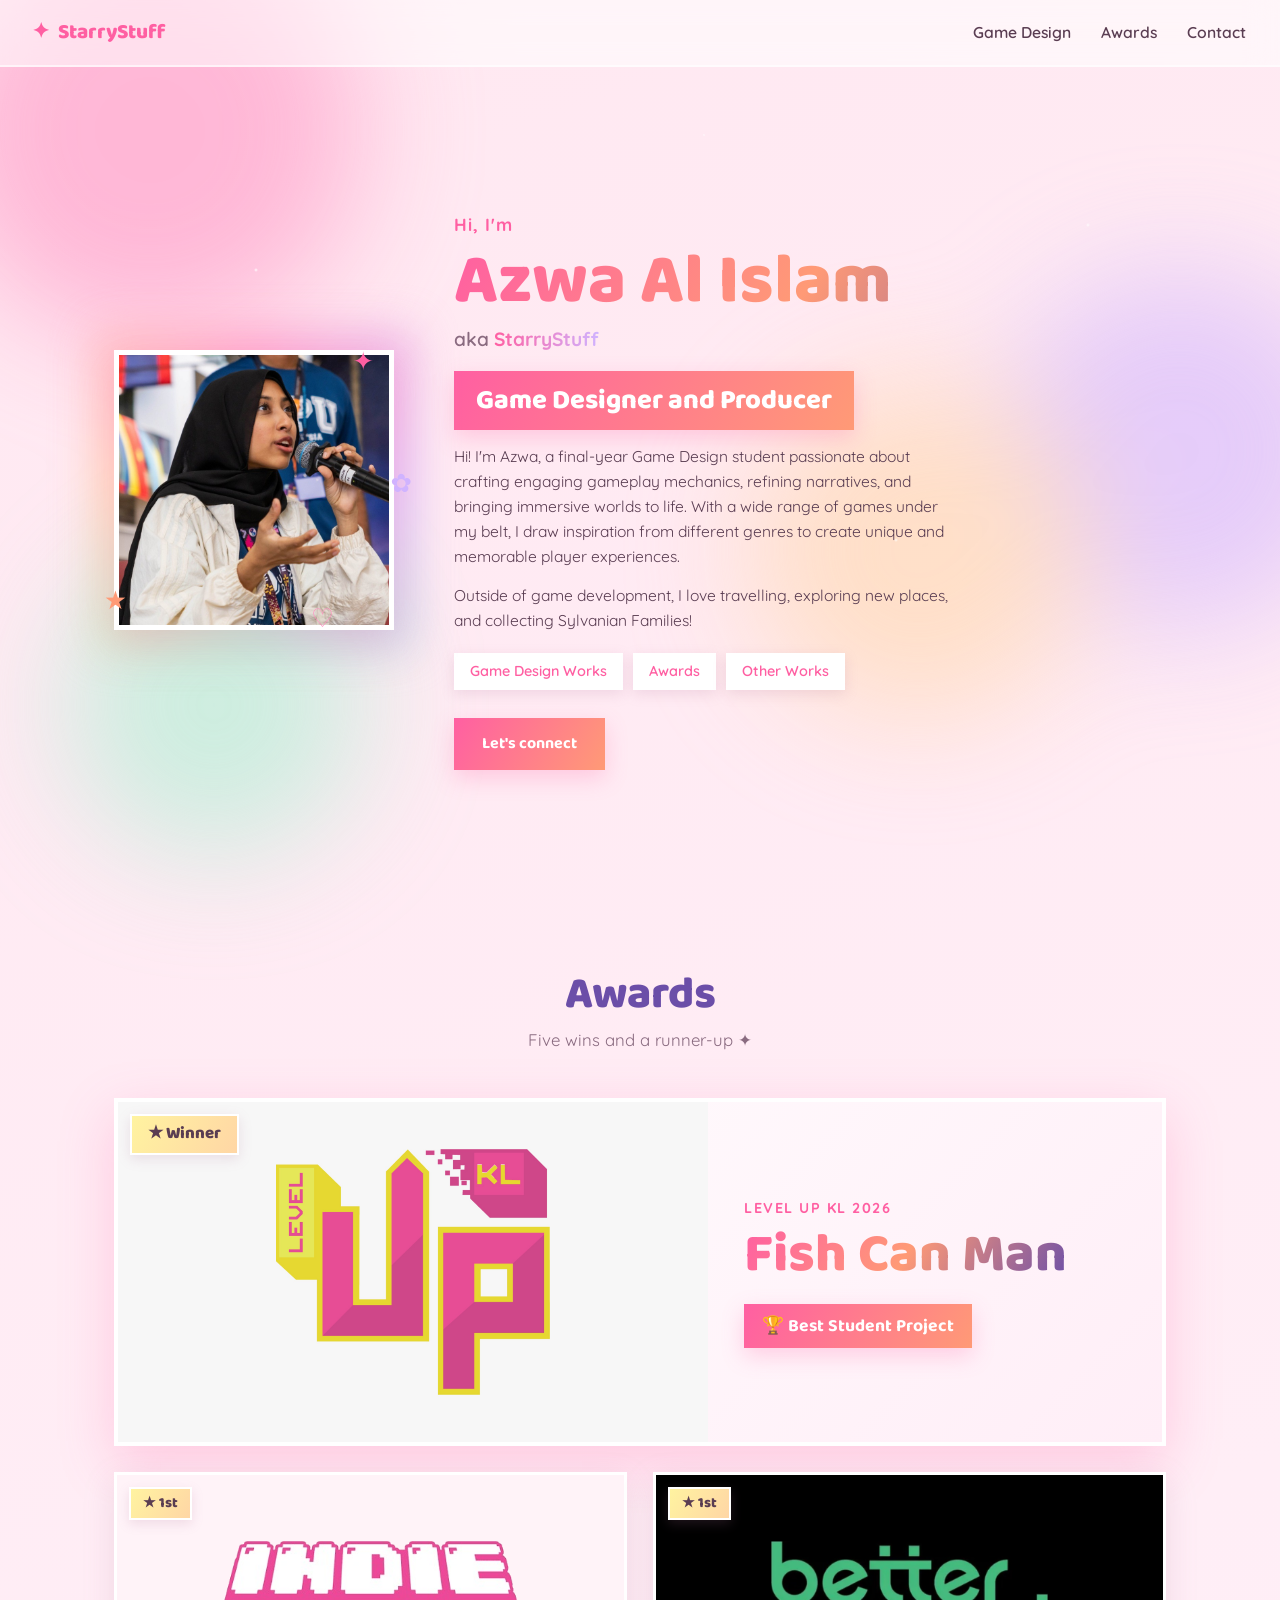
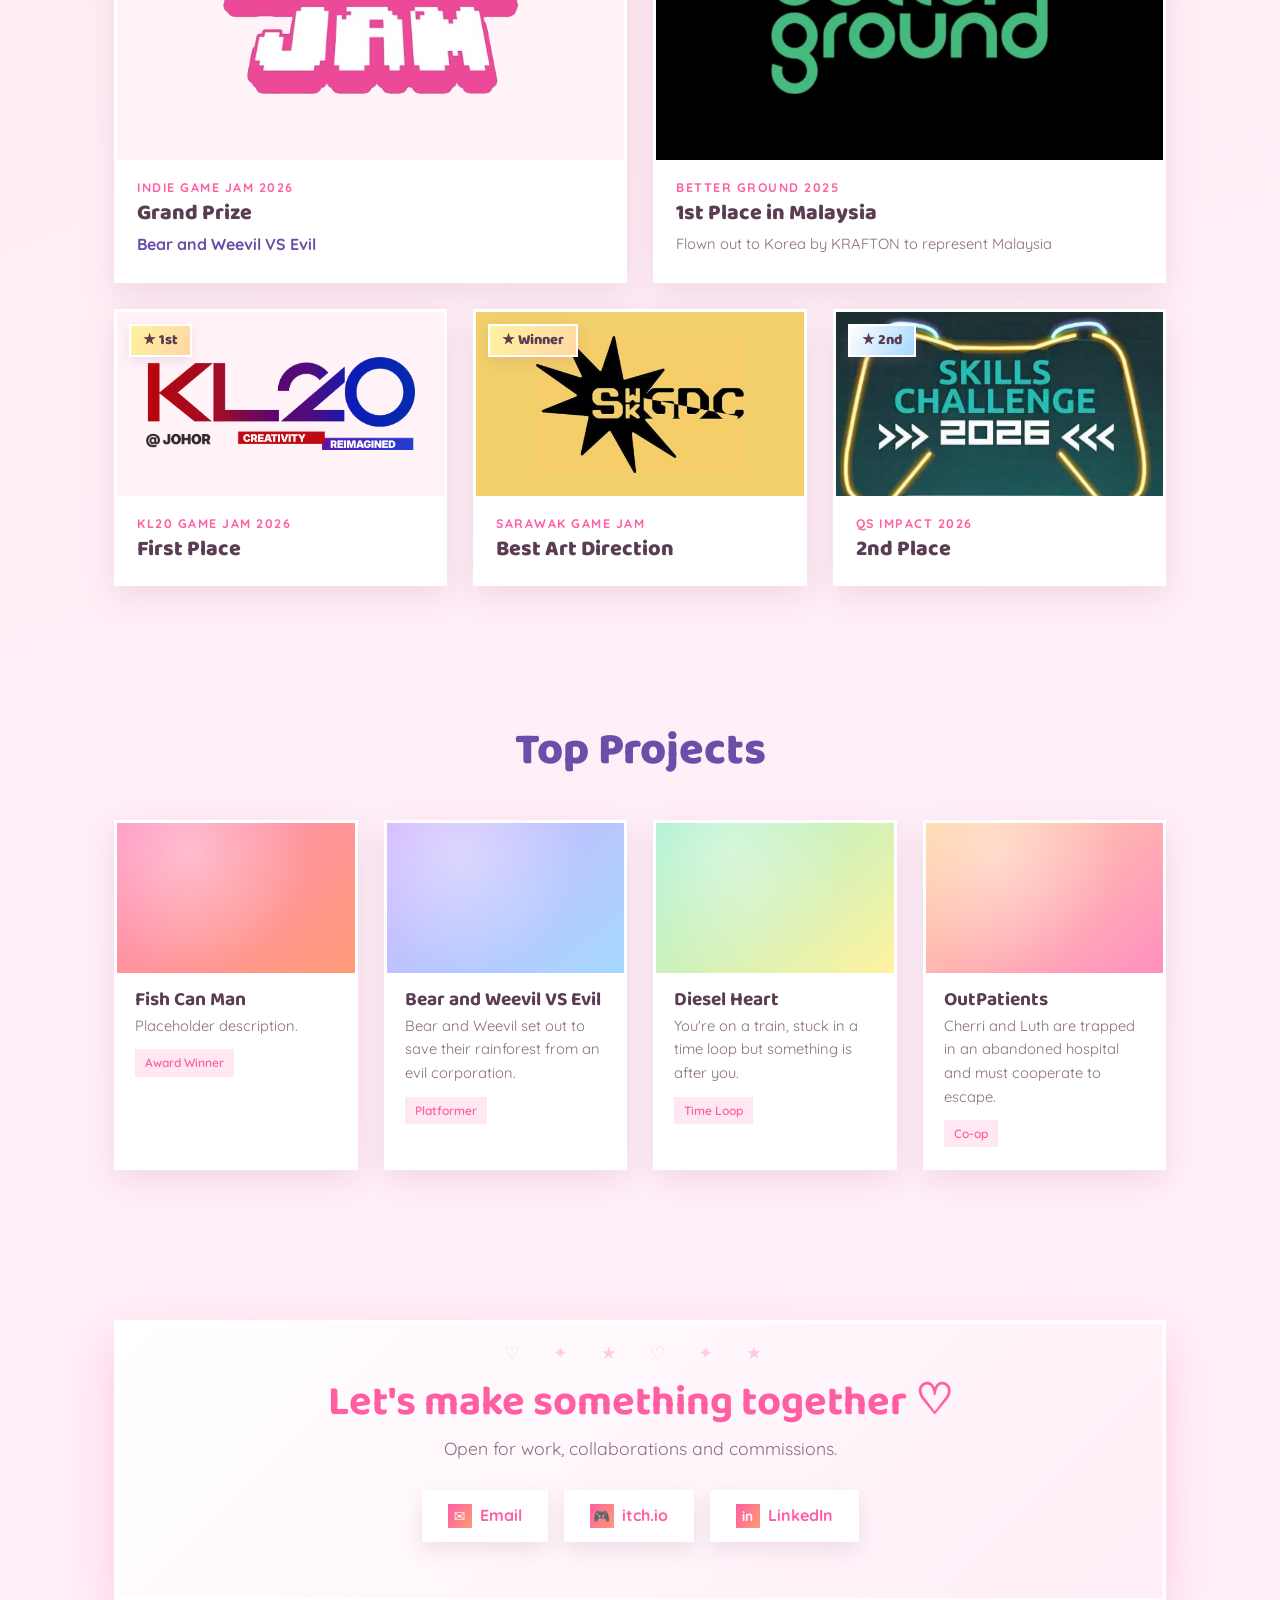
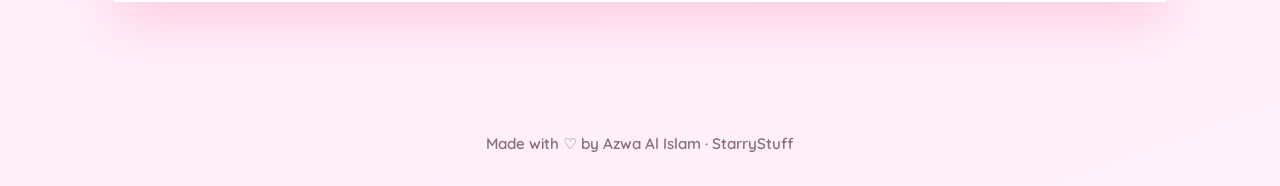
==== index.html @ e396f480 "Update index.html" ====
<!DOCTYPE html>
<html lang="en">
<head>
  <meta charset="UTF-8" />
  <meta name="viewport" content="width=device-width, initial-scale=1.0" />
  <title>Azwa Al Islam · StarryStuff</title>
  <link rel="preconnect" href="https://fonts.googleapis.com" />
  <link rel="preconnect" href="https://fonts.gstatic.com" crossorigin />
  <link href="https://fonts.googleapis.com/css2?family=Baloo+2:wght@500;600;700;800&family=Quicksand:wght@400;500;600;700&display=swap" rel="stylesheet" />
  <link rel="stylesheet" href="style.css" />
</head>
<body>
  <div class="bg-blobs" aria-hidden="true">
    <span class="blob blob-1"></span>
    <span class="blob blob-2"></span>
    <span class="blob blob-3"></span>
    <span class="blob blob-4"></span>
  </div>

  <div class="stars" aria-hidden="true"></div>

  <header class="nav" id="nav">
    <a href="#top" class="nav-logo">
      <span class="logo-star">✦</span>
      <span class="logo-text">StarryStuff</span>
    </a>
    <nav class="nav-links">
      <a href="#projects">Game Design</a>
      <a href="#awards">Awards</a>
      <a href="#contact">Contact</a>
    </nav>
    <button class="nav-toggle" id="navToggle" aria-label="Toggle menu">
      <span></span><span></span><span></span>
    </button>
  </header>

  <main id="top">
    <section class="hero reveal">
      <div class="hero-art">
        <div class="avatar-frame">
          <div class="avatar-glow"></div>
          <div class="avatar">
            <img src="assets/pfp.png" alt="Azwa Al Islam" class="avatar-img" />
          </div>
          <span class="float-deco deco-1">✦</span>
          <span class="float-deco deco-2">★</span>
          <span class="float-deco deco-3">✿</span>
          <span class="float-deco deco-4">♡</span>
        </div>
      </div>
      <div class="hero-text">
        <p class="hero-eyebrow">Hi, I'm</p>
        <h1 class="hero-title">Azwa Al Islam</h1>
        <p class="hero-sub">aka <span class="grad-text">StarryStuff</span></p>
        <p class="hero-role">Game Designer and Producer</p>
        <p class="hero-desc">Hi! I'm Azwa, a final-year Game Design student passionate about crafting engaging gameplay mechanics, refining narratives, and bringing immersive worlds to life. With a wide range of games under my belt, I draw inspiration from different genres to create unique and memorable player experiences.</p>
        <p class="hero-desc">Outside of game development, I love travelling, exploring new places, and collecting Sylvanian Families!</p>
        <div class="hero-tags">
          <a href="game-design-works.html" class="pill">Game Design Works</a>
          <span class="pill">Awards</span>
          <span class="pill">Other Works</span>
        </div>
        <div class="hero-cta">
          <a href="#contact" class="btn btn-primary">Let's connect</a>
        </div>
      </div>
    </section>

    <section class="section reveal" id="awards">
      <div class="section-head">
        <h2 class="section-title">Awards</h2>
        <p class="section-desc">Five wins and a runner-up ✦</p>
      </div>

      <article class="card award-feature">
        <div class="award-media has-logo" style="--logo-bg: #f7f7f7">
          <span class="award-rank">★ Winner</span>
          <img class="award-logo" src="assets/awards/level-up-kl.png" alt="Level Up KL logo" />
        </div>
        <div class="award-body">
          <p class="award-event">Level Up KL 2026</p>
          <h3>Fish Can Man</h3>
          <span class="award-prize">🏆 Best Student Project</span>
        </div>
      </article>

      <div class="grid grid-awards-2">
        <article class="card award-card tilt">
          <div class="award-media has-logo" style="--logo-bg: #fff3f8">
            <span class="award-rank">★ 1st</span>
            <img class="award-logo" src="assets/awards/indie-jam.png" alt="Indie Jam logo" />
          </div>
          <div class="award-body">
            <p class="award-event">Indie Game Jam 2026</p>
            <h3>Grand Prize</h3>
            <p class="award-project">Bear and Weevil VS Evil</p>
          </div>
        </article>
        <article class="card award-card tilt">
          <div class="award-media has-logo" style="--logo-bg: #000000">
            <span class="award-rank">★ 1st</span>
            <img class="award-logo" src="assets/awards/better-ground.png" alt="Better Ground logo" />
          </div>
          <div class="award-body">
            <p class="award-event">Better Ground 2025</p>
            <h3>1st Place in Malaysia</h3>
            <p class="award-note">Flown out to Korea by KRAFTON to represent Malaysia</p>
          </div>
        </article>
      </div>

      <div class="grid grid-awards-3">
        <article class="card award-card tilt">
          <div class="award-media has-logo" style="--logo-bg: #fff3f8; --logo-pad: 12% 9%">
            <span class="award-rank">★ 1st</span>
            <img class="award-logo" src="assets/awards/kl20.png" alt="KL20 @ Johor logo" />
          </div>
          <div class="award-body">
            <p class="award-event">KL20 Game Jam 2026</p>
            <h3>First Place</h3>
          </div>
        </article>
        <article class="card award-card tilt">
          <div class="award-media has-logo" style="--logo-bg: #f1cf6a; --logo-pad: 7% 10%">
            <span class="award-rank">★ Winner</span>
            <img class="award-logo" src="assets/awards/sarawak-gdc.png" alt="Sarawak Game Developers Community logo" />
          </div>
          <div class="award-body">
            <p class="award-event">Sarawak Game Jam</p>
            <h3>Best Art Direction</h3>
          </div>
        </article>
        <article class="card award-card tilt">
          <div class="award-media">
            <span class="award-rank rank-2">★ 2nd</span>
            <img src="assets/awards/skills-challenge-2026.jpg" alt="Skills Challenge 2026 poster" />
          </div>
          <div class="award-body">
            <p class="award-event">QS Impact 2026</p>
            <h3>2nd Place</h3>
          </div>
        </article>
      </div>
    </section>

    <section class="section reveal" id="projects">
      <div class="section-head">
        <h2 class="section-title">Top Projects</h2>
      </div>
      <div class="grid grid-art">
        <a class="card card-game tilt" href="https://starrystuff.itch.io/fish-can-man" target="_blank" rel="noopener"><div class="card-thumb thumb-a"><span class="play-badge">▶ Play</span></div><div class="card-body"><h3>Fish Can Man</h3><p>Placeholder description.</p><div class="card-tags"><span>Award Winner</span></div></div></a>
        <a class="card card-game tilt" href="https://starrystuff.itch.io/bear-and-weevil-vs-evil" target="_blank" rel="noopener"><div class="card-thumb thumb-b"><span class="play-badge">▶ Play</span></div><div class="card-body"><h3>Bear and Weevil VS Evil</h3><p>Bear and Weevil set out to save their rainforest from an evil corporation.</p><div class="card-tags"><span>Platformer</span></div></div></a>
        <a class="card card-game tilt" href="https://starrystuff.itch.io/diesel-heart" target="_blank" rel="noopener"><div class="card-thumb thumb-c"><span class="play-badge">▶ Play</span></div><div class="card-body"><h3>Diesel Heart</h3><p>You're on a train, stuck in a time loop but something is after you.</p><div class="card-tags"><span>Time Loop</span></div></div></a>
        <a class="card card-game tilt" href="https://starrystuff.itch.io/outpatients" target="_blank" rel="noopener"><div class="card-thumb thumb-d"><span class="play-badge">▶ Play</span></div><div class="card-body"><h3>OutPatients</h3><p>Cherri and Luth are trapped in an abandoned hospital and must cooperate to escape.</p><div class="card-tags"><span>Co-op</span></div></div></a>
      </div>
    </section>

    <section class="section section-contact reveal" id="contact">
      <div class="contact-card">
        <h2 class="contact-title">Let's make something together ♡</h2>
        <p class="contact-desc">Open for work, collaborations and commissions.</p>
        <div class="contact-links">
          <a href="https://mail.google.com/mail/?view=cm&fs=1&to=islam.azwa@gmail.com&su=Hello%20Azwa" target="_blank" rel="noopener" class="contact-btn"><span class="cb-icon">✉</span> Email</a>
          <a href="https://starrystuff.itch.io/" target="_blank" rel="noopener" class="contact-btn"><span class="cb-icon">🎮</span> itch.io</a>
          <a href="https://www.linkedin.com/in/azwa-al-islam/" target="_blank" rel="noopener" class="contact-btn"><span class="cb-icon">in</span> LinkedIn</a>
        </div>
      </div>
    </section>
  </main>

  <footer class="footer">
    <p>Made with ♡ by Azwa Al Islam · StarryStuff</p>
  </footer>

  <script src="script.js"></script>
</body>
</html>
---- style.css ----
:root {
  --pink-bg: #ffe8f1;
  --pink-bg-2: #ffeef6;
  --pink: #ff8fc0;
  --pink-deep: #ff5fa2;
  --coral: #ff9a76;
  --peach: #ffd6a5;
  --lemon: #fff3a0;
  --mint: #a5f0d0;
  --sky: #a5d8ff;
  --lav: #d0b3ff;
  --grape: #6b4ea8;
  --ink: #5a3d52;
  --ink-soft: #8a6b80;
  --card: #ffffff;
  --shadow-pink: rgba(255, 95, 162, 0.25);
  --shadow-soft: rgba(170, 110, 150, 0.18);
  --radius: 0px;
  --radius-sm: 0px;
  --ease: cubic-bezier(0.22, 1, 0.36, 1);
}

* { margin: 0; padding: 0; box-sizing: border-box; }

html { scroll-behavior: smooth; }

body {
  font-family: "Quicksand", system-ui, sans-serif;
  background: linear-gradient(160deg, var(--pink-bg) 0%, var(--pink-bg-2) 50%, #fff0fa 100%);
  color: var(--ink);
  min-height: 100vh;
  overflow-x: hidden;
  position: relative;
  line-height: 1.6;
}

h1, h2, h3 { font-family: "Baloo 2", cursive; line-height: 1.1; }

a { text-decoration: none; color: inherit; }

.bg-blobs {
  position: fixed;
  inset: 0;
  z-index: -2;
  pointer-events: none;
  filter: blur(60px);
  opacity: 0.55;
}

.blob {
  position: absolute;
  border-radius: 50%;
  animation: drift 18s ease-in-out infinite;
}

.blob-1 { width: 420px; height: 420px; background: var(--pink); top: -80px; left: -60px; }
.blob-2 { width: 360px; height: 360px; background: var(--lav); top: 30%; right: -80px; animation-delay: -4s; }
.blob-3 { width: 300px; height: 300px; background: var(--mint); bottom: 5%; left: 5%; animation-delay: -8s; }
.blob-4 { width: 340px; height: 340px; background: var(--peach); bottom: 20%; right: 15%; animation-delay: -12s; }

@keyframes drift {
  0%, 100% { transform: translate(0, 0) scale(1); }
  33% { transform: translate(40px, -30px) scale(1.1); }
  66% { transform: translate(-30px, 40px) scale(0.95); }
}

.stars {
  position: fixed;
  inset: 0;
  z-index: -1;
  pointer-events: none;
  background-image:
    radial-gradient(2px 2px at 20% 30%, rgba(255,255,255,0.9), transparent),
    radial-gradient(2px 2px at 70% 60%, rgba(255,255,255,0.8), transparent),
    radial-gradient(1.5px 1.5px at 40% 80%, rgba(255,255,255,0.7), transparent),
    radial-gradient(2px 2px at 85% 25%, rgba(255,255,255,0.8), transparent),
    radial-gradient(1.5px 1.5px at 55% 15%, rgba(255,255,255,0.7), transparent);
  animation: twinkle 5s ease-in-out infinite;
}

@keyframes twinkle {
  0%, 100% { opacity: 0.4; }
  50% { opacity: 0.9; }
}

.nav {
  position: fixed;
  top: 0; left: 0; right: 0;
  z-index: 100;
  display: flex;
  align-items: center;
  justify-content: space-between;
  padding: 16px 32px;
  background: rgba(255, 255, 255, 0.55);
  backdrop-filter: blur(14px);
  -webkit-backdrop-filter: blur(14px);
  border-bottom: 2px solid rgba(255, 255, 255, 0.6);
  transition: padding 0.4s var(--ease), background 0.4s var(--ease), box-shadow 0.4s var(--ease);
}

.nav.scrolled {
  padding: 10px 32px;
  background: rgba(255, 255, 255, 0.8);
  box-shadow: 0 6px 30px var(--shadow-soft);
}

.nav-logo {
  display: flex;
  align-items: center;
  gap: 8px;
  font-family: "Baloo 2", cursive;
  font-weight: 800;
  font-size: 1.3rem;
  color: var(--pink-deep);
}

.logo-star { animation: spin 6s linear infinite; display: inline-block; }
@keyframes spin { to { transform: rotate(360deg); } }

.nav-links { display: flex; gap: 26px; }

.nav-links a {
  font-weight: 600;
  font-size: 0.98rem;
  color: var(--ink);
  position: relative;
  padding: 4px 2px;
  transition: color 0.25s var(--ease);
}

.nav-links a::after {
  content: "";
  position: absolute;
  left: 0; bottom: -2px;
  width: 0; height: 3px;
  background: linear-gradient(90deg, var(--pink-deep), var(--coral));
  transition: width 0.3s var(--ease);
}

.nav-links a:hover { color: var(--pink-deep); }
.nav-links a:hover::after { width: 100%; }

.nav-toggle {
  display: none;
  flex-direction: column;
  gap: 5px;
  background: none;
  border: none;
  cursor: pointer;
  padding: 6px;
}

.nav-toggle span {
  width: 26px; height: 3px;
  background: var(--pink-deep);
  transition: 0.3s var(--ease);
}

main { max-width: 1100px; margin: 0 auto; padding: 0 24px; }

.hero {
  display: flex;
  align-items: center;
  gap: 60px;
  min-height: 100vh;
  padding-top: 80px;
}

.hero-art { flex: 0 0 auto; }

.avatar-frame { position: relative; width: 280px; height: 280px; }

.avatar-glow {
  position: absolute;
  inset: -20px;
  background: conic-gradient(from 0deg, var(--pink), var(--lav), var(--mint), var(--peach), var(--pink));
  filter: blur(22px);
  opacity: 0.7;
  animation: spin 12s linear infinite;
}

.avatar {
  position: absolute;
  inset: 0;
  background: linear-gradient(150deg, #fff, #ffe3f0);
  display: flex;
  align-items: center;
  justify-content: center;
  border: 5px solid #fff;
  box-shadow: 0 16px 40px var(--shadow-pink);
  animation: bob 4s ease-in-out infinite;
  overflow: hidden;
}

.avatar-img {
  width: 100%;
  height: 100%;
  object-fit: contain;
  display: block;
}

@keyframes bob {
  0%, 100% { transform: translateY(0); }
  50% { transform: translateY(-12px); }
}

.float-deco {
  position: absolute;
  font-size: 1.6rem;
  animation: float-d 5s ease-in-out infinite;
}
.deco-1 { top: -10px; right: 20px; color: var(--pink-deep); }
.deco-2 { bottom: 10px; left: -10px; color: var(--coral); animation-delay: -1s; }
.deco-3 { top: 40%; right: -18px; color: var(--lav); animation-delay: -2s; }
.deco-4 { bottom: -8px; right: 60px; color: var(--pink); animation-delay: -3s; }

@keyframes float-d {
  0%, 100% { transform: translateY(0) rotate(0); }
  50% { transform: translateY(-14px) rotate(12deg); }
}

.hero-text { flex: 1; }

.hero-eyebrow {
  font-weight: 700;
  color: var(--pink-deep);
  font-size: 1.1rem;
  letter-spacing: 1px;
}

.hero-title {
  font-size: clamp(2.6rem, 6vw, 4.4rem);
  font-weight: 800;
  background: linear-gradient(120deg, var(--pink-deep), var(--coral), var(--grape));
  -webkit-background-clip: text;
  background-clip: text;
  -webkit-text-fill-color: transparent;
  margin: 4px 0;
}

.hero-sub { font-size: 1.2rem; font-weight: 600; color: var(--ink-soft); }

.grad-text {
  background: linear-gradient(90deg, var(--pink-deep), var(--lav));
  -webkit-background-clip: text;
  background-clip: text;
  -webkit-text-fill-color: transparent;
  font-weight: 700;
}

.hero-desc { margin-top: 14px; font-size: 0.975rem; max-width: 500px; color: var(--ink); }

.hero-tags { display: flex; flex-wrap: wrap; gap: 10px; margin-top: 20px; }

.pill {
  background: #fff;
  padding: 7px 16px;
  font-weight: 600;
  font-size: 0.9rem;
  color: var(--pink-deep);
  box-shadow: 0 4px 14px var(--shadow-soft);
  transition: transform 0.25s var(--ease), box-shadow 0.25s var(--ease);
}
.pill:hover { transform: translateY(-3px); box-shadow: 0 8px 20px var(--shadow-pink); }

.hero-cta { display: flex; gap: 14px; margin-top: 28px; }

.btn {
  padding: 13px 28px;
  font-family: "Baloo 2", cursive;
  font-weight: 700;
  font-size: 1rem;
  cursor: pointer;
  transition: transform 0.25s var(--ease), box-shadow 0.25s var(--ease);
  display: inline-block;
}

.btn-primary {
  background: linear-gradient(120deg, var(--pink-deep), var(--coral));
  color: #fff;
  box-shadow: 0 8px 22px var(--shadow-pink);
}
.btn-primary:hover { transform: translateY(-4px) scale(1.03); box-shadow: 0 14px 30px var(--shadow-pink); }

.btn-ghost {
  background: #fff;
  color: var(--pink-deep);
  box-shadow: 0 6px 18px var(--shadow-soft);
}
.btn-ghost:hover { transform: translateY(-4px) scale(1.03); }

.section { padding: 70px 0; }

.section-head { text-align: center; margin-bottom: 44px; }

.section-title {
  font-size: clamp(2rem, 4vw, 2.8rem);
  font-weight: 800;
  color: var(--grape);
}

.title-emoji { display: inline-block; animation: bob 3s ease-in-out infinite; }

.section-desc { margin-top: 8px; color: var(--ink-soft); font-size: 1.05rem; }

.grid { display: grid; gap: 26px; }
.grid-art { grid-template-columns: repeat(4, 1fr); }
.grid-models { grid-template-columns: repeat(3, 1fr); }
.grid-games { grid-template-columns: repeat(4, 1fr); }

.card {
  background: var(--card);
  border-radius: var(--radius);
  overflow: hidden;
  box-shadow: 0 10px 30px var(--shadow-soft);
  transition: transform 0.35s var(--ease), box-shadow 0.35s var(--ease);
  border: 3px solid #fff;
}

.card:hover {
  transform: translateY(-10px) rotate(-1deg);
  box-shadow: 0 22px 44px var(--shadow-pink);
}

.card-thumb {
  height: 150px;
  display: flex;
  align-items: center;
  justify-content: center;
  position: relative;
  overflow: hidden;
}

.card-thumb::after {
  content: "";
  position: absolute;
  inset: 0;
  background: radial-gradient(circle at 30% 20%, rgba(255,255,255,0.4), transparent 60%);
}

.thumb-icon {
  font-size: 3.2rem;
  z-index: 1;
  transition: transform 0.4s var(--ease);
}
.card:hover .thumb-icon { transform: scale(1.18) rotate(-8deg); }

.thumb-a { background: linear-gradient(140deg, var(--pink), var(--coral)); }
.thumb-b { background: linear-gradient(140deg, var(--lav), var(--sky)); }
.thumb-c { background: linear-gradient(140deg, var(--mint), var(--lemon)); }
.thumb-d { background: linear-gradient(140deg, var(--peach), var(--pink)); }
.thumb-e { background: linear-gradient(140deg, var(--sky), var(--lav)); }
.thumb-f { background: linear-gradient(140deg, var(--coral), var(--lemon)); }
.thumb-g { background: linear-gradient(140deg, var(--pink-deep), var(--lav)); }
.thumb-h { background: linear-gradient(140deg, var(--grape), var(--pink-deep)); }
.thumb-i { background: linear-gradient(140deg, var(--mint), var(--sky)); }
.thumb-j { background: linear-gradient(140deg, var(--peach), var(--coral)); }
.thumb-k { background: linear-gradient(140deg, var(--lav), var(--pink)); }

.play-badge {
  position: absolute;
  bottom: 10px; right: 10px;
  background: rgba(255,255,255,0.92);
  color: var(--pink-deep);
  font-weight: 700;
  font-size: 0.8rem;
  padding: 5px 12px;
  z-index: 2;
  transform: translateY(8px);
  opacity: 0;
  transition: 0.3s var(--ease);
}
.card-game:hover .play-badge { transform: translateY(0); opacity: 1; }

.card-body { padding: 16px 18px 20px; }
.card-body h3 { font-size: 1.2rem; color: var(--ink); font-weight: 700; }
.card-body p { font-size: 0.92rem; color: var(--ink-soft); margin-top: 4px; }

.card-tags { display: flex; flex-wrap: wrap; gap: 6px; margin-top: 12px; }
.card-tags span {
  background: var(--pink-bg);
  color: var(--pink-deep);
  font-size: 0.75rem;
  font-weight: 600;
  padding: 4px 10px;
}

.section-contact { padding: 80px 0 100px; }

.contact-card {
  background: linear-gradient(135deg, #fff, #ffeef7);
  padding: 56px 40px;
  text-align: center;
  box-shadow: 0 18px 50px var(--shadow-pink);
  border: 4px solid #fff;
  position: relative;
  overflow: hidden;
}

.contact-card::before {
  content: "♡ ✦ ★ ♡ ✦ ★";
  position: absolute;
  top: 14px; left: 0; right: 0;
  text-align: center;
  color: var(--pink);
  opacity: 0.4;
  letter-spacing: 14px;
  font-size: 1.1rem;
}

.contact-title { font-size: clamp(1.8rem, 4vw, 2.6rem); color: var(--pink-deep); }
.contact-desc { color: var(--ink-soft); margin-top: 8px; font-size: 1.1rem; }

.contact-links { display: flex; justify-content: center; gap: 16px; margin-top: 28px; flex-wrap: wrap; }

.contact-btn {
  display: flex;
  align-items: center;
  gap: 8px;
  background: #fff;
  padding: 13px 26px;
  font-weight: 700;
  color: var(--pink-deep);
  box-shadow: 0 8px 20px var(--shadow-soft);
  transition: transform 0.25s var(--ease), box-shadow 0.25s var(--ease);
}
.contact-btn:hover {
  transform: translateY(-5px) scale(1.04);
  box-shadow: 0 14px 30px var(--shadow-pink);
}

.cb-icon {
  display: inline-flex;
  align-items: center;
  justify-content: center;
  width: 24px; height: 24px;
  background: linear-gradient(120deg, var(--pink-deep), var(--coral));
  color: #fff;
  font-size: 0.85rem;
  font-weight: 800;
}

.footer {
  text-align: center;
  padding: 30px;
  color: var(--ink-soft);
  font-weight: 600;
  font-size: 0.95rem;
}

.reveal {
  opacity: 0;
  transform: translateY(40px);
  transition: opacity 0.7s var(--ease), transform 0.7s var(--ease);
}
.reveal.in-view { opacity: 1; transform: translateY(0); }

@media (max-width: 900px) {
  .grid-art, .grid-games { grid-template-columns: repeat(2, 1fr); }
  .grid-models { grid-template-columns: repeat(2, 1fr); }
  .hero { flex-direction: column; text-align: center; gap: 36px; padding-top: 110px; min-height: auto; padding-bottom: 60px; }
  .hero-tags, .hero-cta { justify-content: center; }
  .hero-desc { margin-left: auto; margin-right: auto; }
}

@media (max-width: 640px) {
  .nav-links {
    position: fixed;
    top: 64px; right: 16px;
    flex-direction: column;
    background: rgba(255,255,255,0.95);
    padding: 20px 26px;
    box-shadow: 0 12px 30px var(--shadow-soft);
    transform: translateX(140%);
    transition: transform 0.4s var(--ease);
    gap: 16px;
  }
  .nav-links.open { transform: translateX(0); }
  .nav-toggle { display: flex; }
  .grid-art, .grid-games, .grid-models { grid-template-columns: 1fr; }
  .avatar-frame { width: 220px; height: 220px; }
  .avatar-emoji { font-size: 4.6rem; }
}

.hero-role {
  display: inline-block;
  margin-top: 16px;
  padding: 8px 22px;
  font-family: "Baloo 2", cursive;
  font-weight: 800;
  font-size: clamp(1.3rem, 2.6vw, 1.7rem);
  color: #fff;
  background: linear-gradient(120deg, var(--pink-deep), var(--coral));
  box-shadow: 0 8px 22px var(--shadow-pink);
}

.award-media {
  position: relative;
  aspect-ratio: 16 / 9;
  display: flex;
  align-items: center;
  justify-content: center;
  overflow: hidden;
}

.award-media img {
  position: absolute;
  inset: 0;
  width: 100%;
  height: 100%;
  object-fit: cover;
  z-index: 1;
}

.award-rank {
  position: absolute;
  top: 12px; left: 12px;
  z-index: 2;
  font-family: "Baloo 2", cursive;
  font-weight: 800;
  font-size: 0.9rem;
  padding: 3px 12px;
  color: var(--ink);
  background: linear-gradient(120deg, var(--lemon), var(--peach));
  border: 2px solid #fff;
  box-shadow: 0 4px 12px var(--shadow-soft);
}
.award-rank.rank-2 { background: linear-gradient(120deg, #fff, var(--sky)); }

.award-body { padding: 18px 20px 22px; }

.award-event {
  font-size: 0.78rem;
  font-weight: 700;
  letter-spacing: 1.5px;
  text-transform: uppercase;
  color: var(--pink-deep);
}

.award-body h3 { font-size: 1.35rem; font-weight: 800; color: var(--ink); margin-top: 4px; }
.award-project { font-weight: 700; color: var(--grape); margin-top: 6px; }
.award-note { font-size: 0.92rem; color: var(--ink-soft); margin-top: 6px; }

.award-feature {
  display: grid;
  grid-template-columns: 1.3fr 1fr;
  background: linear-gradient(135deg, #fff, #ffeef7);
  border-width: 4px;
  box-shadow: 0 18px 50px var(--shadow-pink);
}
.award-feature:hover { transform: translateY(-6px); }

.award-feature .award-media { aspect-ratio: auto; min-height: 340px; }
.award-feature .award-rank { font-size: 1.05rem; padding: 5px 16px; }

.award-feature .award-body {
  padding: 40px 36px;
  display: flex;
  flex-direction: column;
  justify-content: center;
  align-items: flex-start;
}

.award-feature .award-event { font-size: 0.9rem; }

.award-feature h3 {
  font-size: clamp(2.4rem, 5vw, 3.4rem);
  background: linear-gradient(120deg, var(--pink-deep), var(--coral), var(--grape));
  -webkit-background-clip: text;
  background-clip: text;
  -webkit-text-fill-color: transparent;
  margin: 6px 0 18px;
}

.award-prize {
  background: linear-gradient(120deg, var(--pink-deep), var(--coral));
  color: #fff;
  font-family: "Baloo 2", cursive;
  font-weight: 700;
  font-size: 1.1rem;
  padding: 8px 18px;
  box-shadow: 0 8px 22px var(--shadow-pink);
}

.grid-awards-2 { grid-template-columns: repeat(2, 1fr); margin-top: 26px; }
.grid-awards-3 { grid-template-columns: repeat(3, 1fr); margin-top: 26px; }

@media (max-width: 900px) {
  .award-feature { grid-template-columns: 1fr; }
  .award-feature .award-media { min-height: 0; aspect-ratio: 16 / 9; }
  .award-feature .award-body { padding: 28px 24px 32px; }
}

@media (max-width: 640px) {
  .grid-awards-2, .grid-awards-3 { grid-template-columns: 1fr; }
}

.award-media.has-logo { background: var(--logo-bg, #fff); }
.award-media .award-logo { object-fit: contain; padding: var(--logo-pad, 13% 16%); }
.award-feature .award-media .award-logo { padding: 8%; }

/* Game Design Works page */
a.card { display: block; color: inherit; }

.page-head {
  text-align: center;
  padding: 140px 0 10px;
}

.back-link {
  display: inline-block;
  font-weight: 700;
  color: var(--pink-deep);
  margin-bottom: 18px;
  transition: transform 0.25s var(--ease);
}
.back-link:hover { transform: translateX(-4px); }

.page-title {
  font-size: clamp(2.6rem, 6vw, 4.4rem);
  font-weight: 800;
  background: linear-gradient(120deg, var(--pink-deep), var(--coral), var(--grape));
  -webkit-background-clip: text;
  background-clip: text;
  -webkit-text-fill-color: transparent;
}

.page-sub { margin-top: 10px; color: var(--ink-soft); font-size: 1.1rem; }

.page-grid-section { padding-top: 40px; }

.grid-works { grid-template-columns: repeat(3, 1fr); }

@media (max-width: 900px) { .grid-works { grid-template-columns: repeat(2, 1fr); } }
@media (max-width: 640px) { .grid-works { grid-template-columns: 1fr; } }
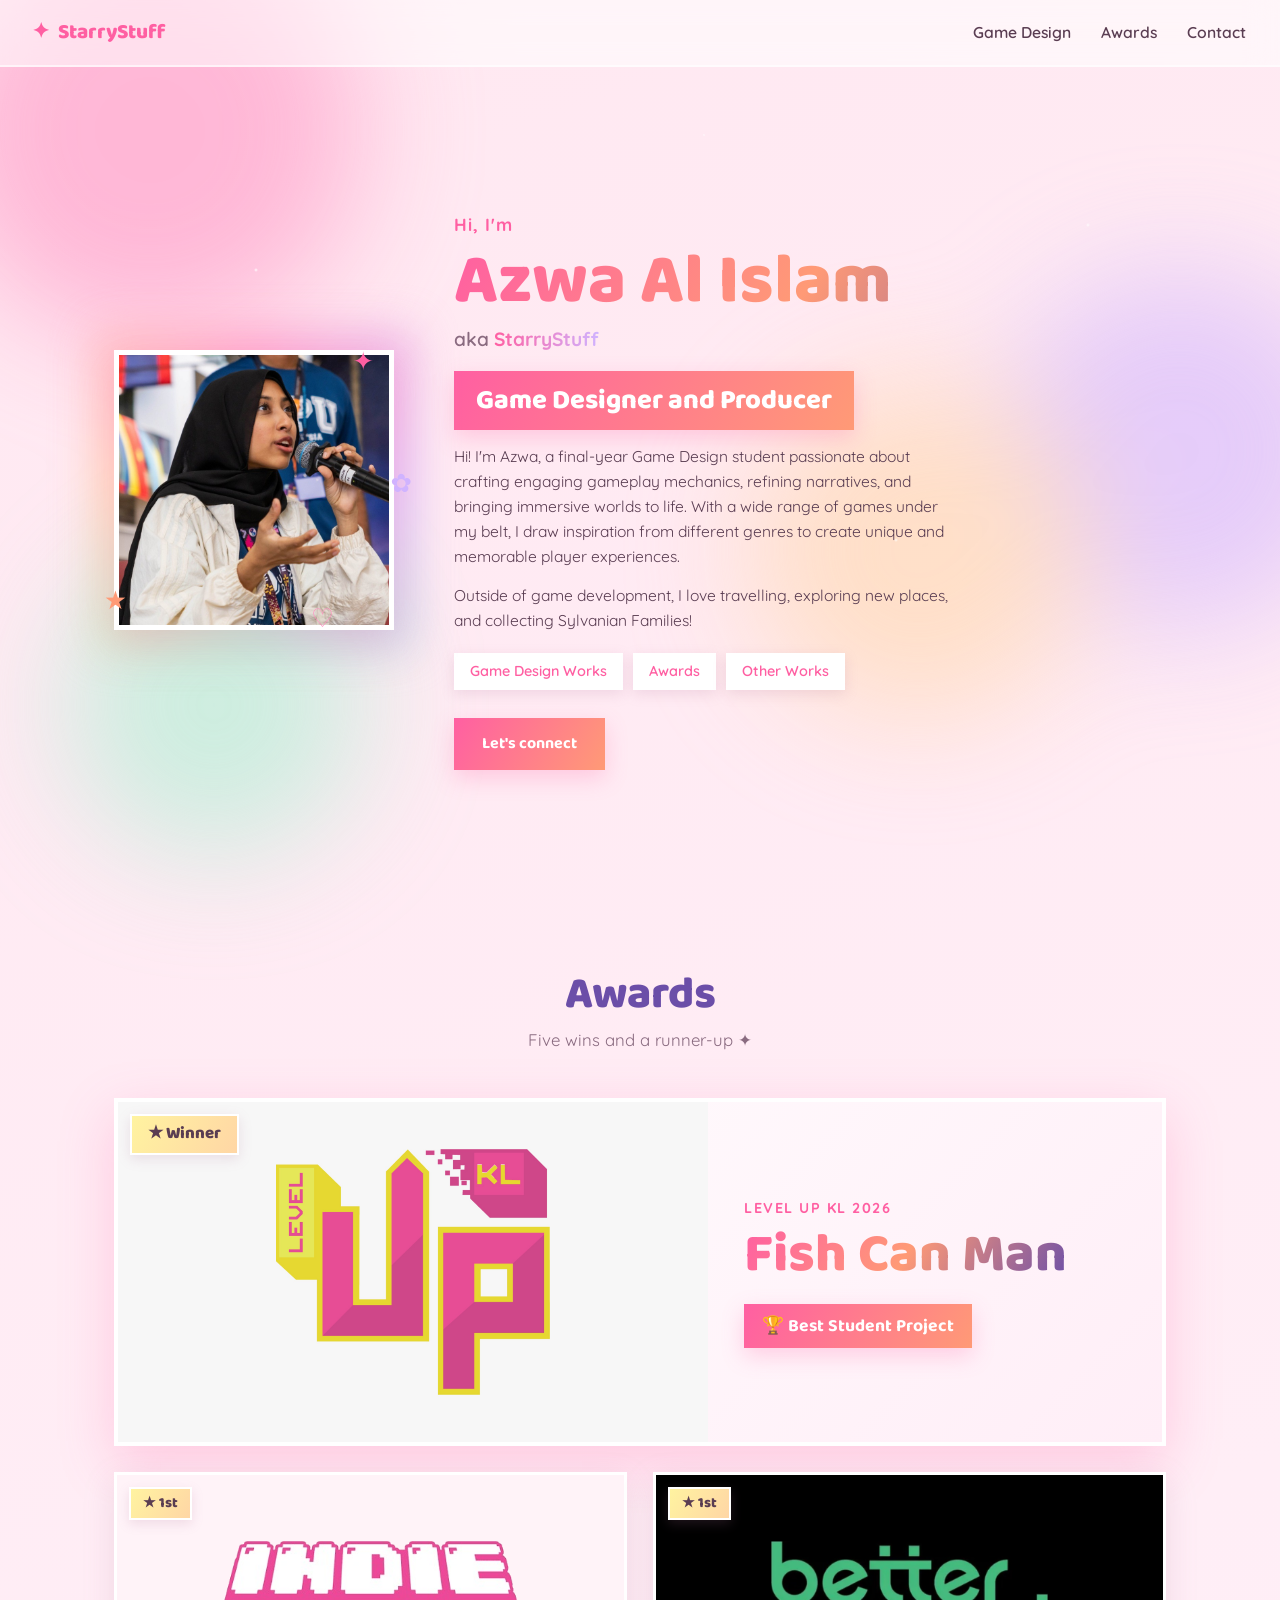
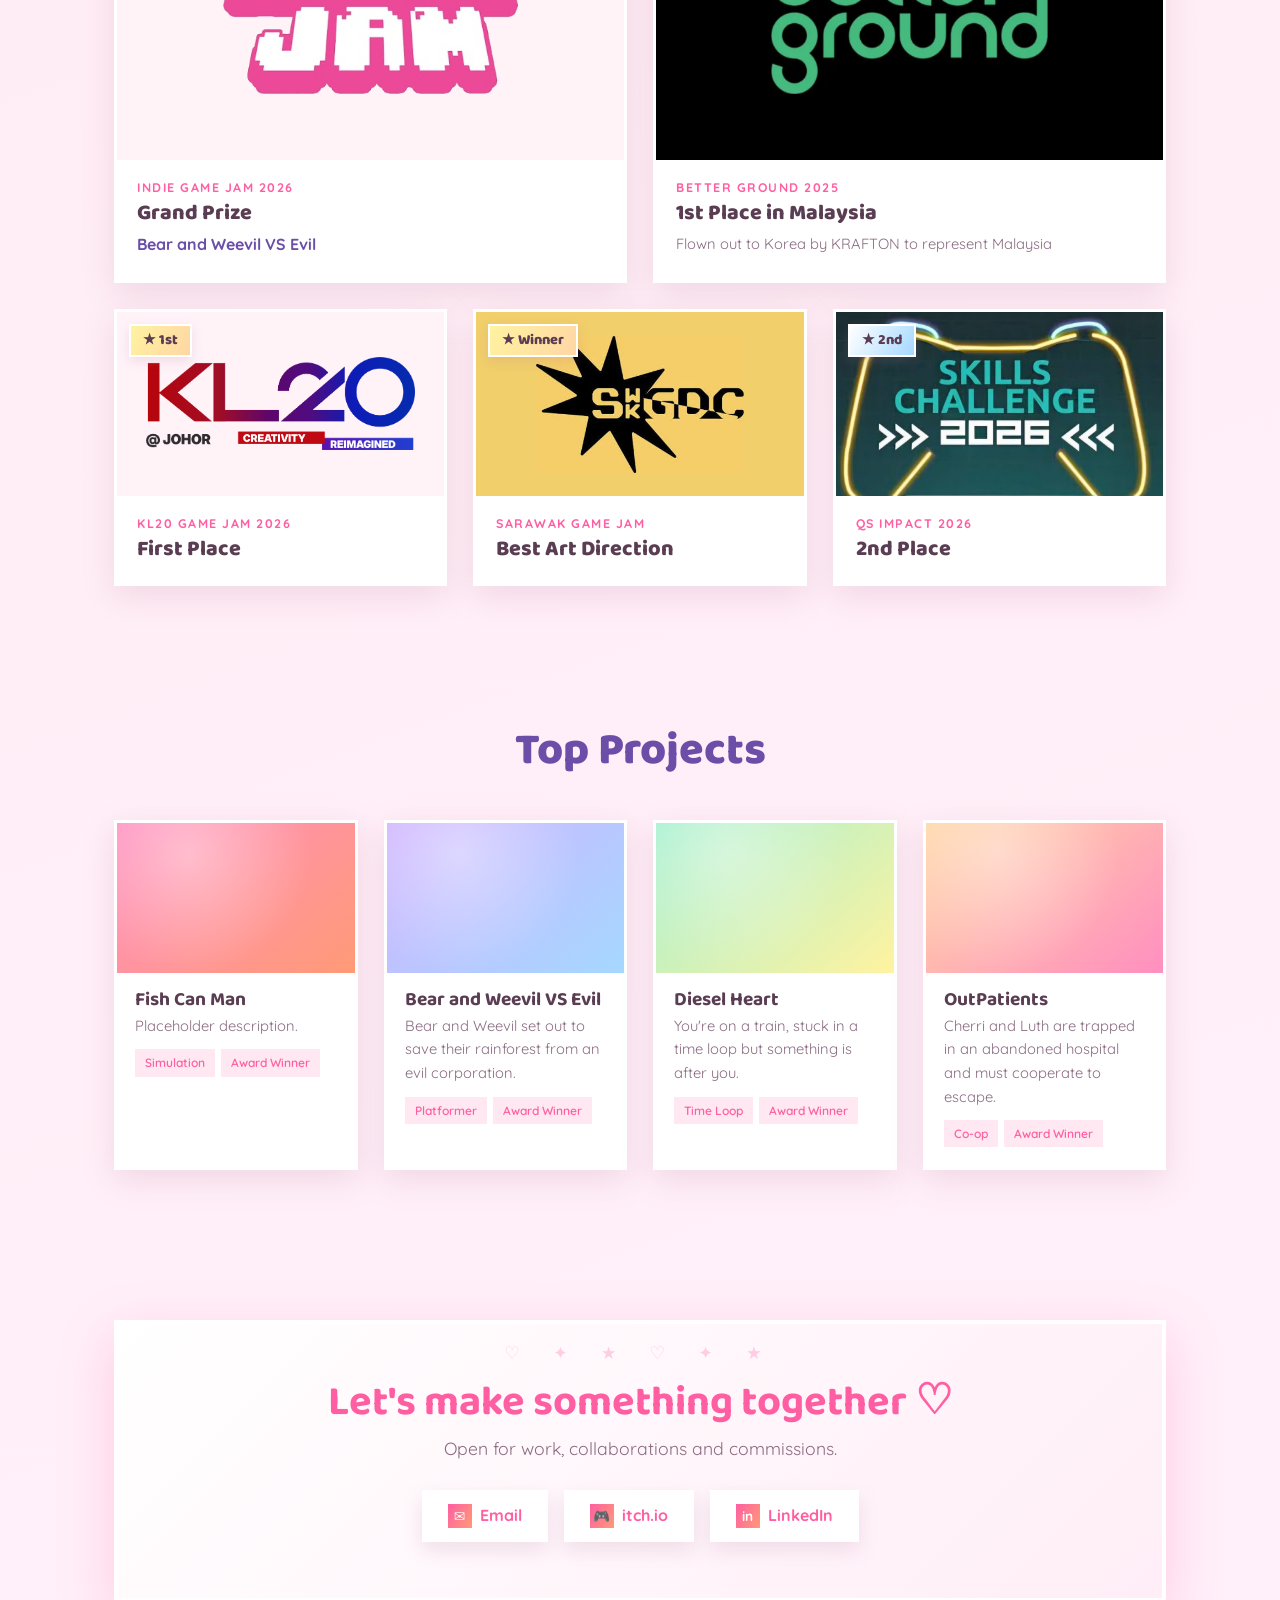
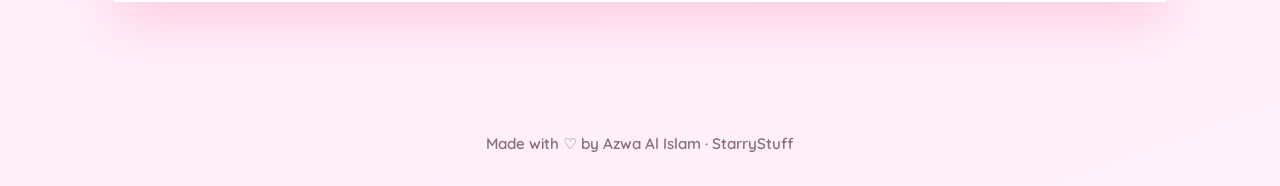
==== commit 63464e80: "Update index.html" ====
--- a/index.html
+++ b/index.html
@@ -148,10 +148,10 @@
         <h2 class="section-title">Top Projects</h2>
       </div>
       <div class="grid grid-art">
-        <a class="card card-game tilt" href="https://starrystuff.itch.io/fish-can-man" target="_blank" rel="noopener"><div class="card-thumb thumb-a"><span class="play-badge">▶ Play</span></div><div class="card-body"><h3>Fish Can Man</h3><p>Placeholder description.</p><div class="card-tags"><span>Award Winner</span></div></div></a>
-        <a class="card card-game tilt" href="https://starrystuff.itch.io/bear-and-weevil-vs-evil" target="_blank" rel="noopener"><div class="card-thumb thumb-b"><span class="play-badge">▶ Play</span></div><div class="card-body"><h3>Bear and Weevil VS Evil</h3><p>Bear and Weevil set out to save their rainforest from an evil corporation.</p><div class="card-tags"><span>Platformer</span></div></div></a>
-        <a class="card card-game tilt" href="https://starrystuff.itch.io/diesel-heart" target="_blank" rel="noopener"><div class="card-thumb thumb-c"><span class="play-badge">▶ Play</span></div><div class="card-body"><h3>Diesel Heart</h3><p>You're on a train, stuck in a time loop but something is after you.</p><div class="card-tags"><span>Time Loop</span></div></div></a>
-        <a class="card card-game tilt" href="https://starrystuff.itch.io/outpatients" target="_blank" rel="noopener"><div class="card-thumb thumb-d"><span class="play-badge">▶ Play</span></div><div class="card-body"><h3>OutPatients</h3><p>Cherri and Luth are trapped in an abandoned hospital and must cooperate to escape.</p><div class="card-tags"><span>Co-op</span></div></div></a>
+        <a class="card card-game tilt" href="https://starrystuff.itch.io/fish-can-man" target="_blank" rel="noopener"><div class="card-thumb thumb-a"><span class="play-badge">▶ Play</span></div><div class="card-body"><h3>Fish Can Man</h3><p>Placeholder description.</p><div class="card-tags"><span>Simulation</span><span>Award Winner</span></div></div></a>
+        <a class="card card-game tilt" href="https://starrystuff.itch.io/bear-and-weevil-vs-evil" target="_blank" rel="noopener"><div class="card-thumb thumb-b"><span class="play-badge">▶ Play</span></div><div class="card-body"><h3>Bear and Weevil VS Evil</h3><p>Bear and Weevil set out to save their rainforest from an evil corporation.</p><div class="card-tags"><span>Platformer</span><span>Award Winner</span></div></div></a>
+        <a class="card card-game tilt" href="https://starrystuff.itch.io/diesel-heart" target="_blank" rel="noopener"><div class="card-thumb thumb-c"><span class="play-badge">▶ Play</span></div><div class="card-body"><h3>Diesel Heart</h3><p>You're on a train, stuck in a time loop but something is after you.</p><div class="card-tags"><span>Time Loop</span><span>Award Winner</span></div></div></a>
+        <a class="card card-game tilt" href="https://starrystuff.itch.io/outpatients" target="_blank" rel="noopener"><div class="card-thumb thumb-d"><span class="play-badge">▶ Play</span></div><div class="card-body"><h3>OutPatients</h3><p>Cherri and Luth are trapped in an abandoned hospital and must cooperate to escape.</p><div class="card-tags"><span>Co-op</span><span>Award Winner</span></div></div></a>
       </div>
     </section>
 
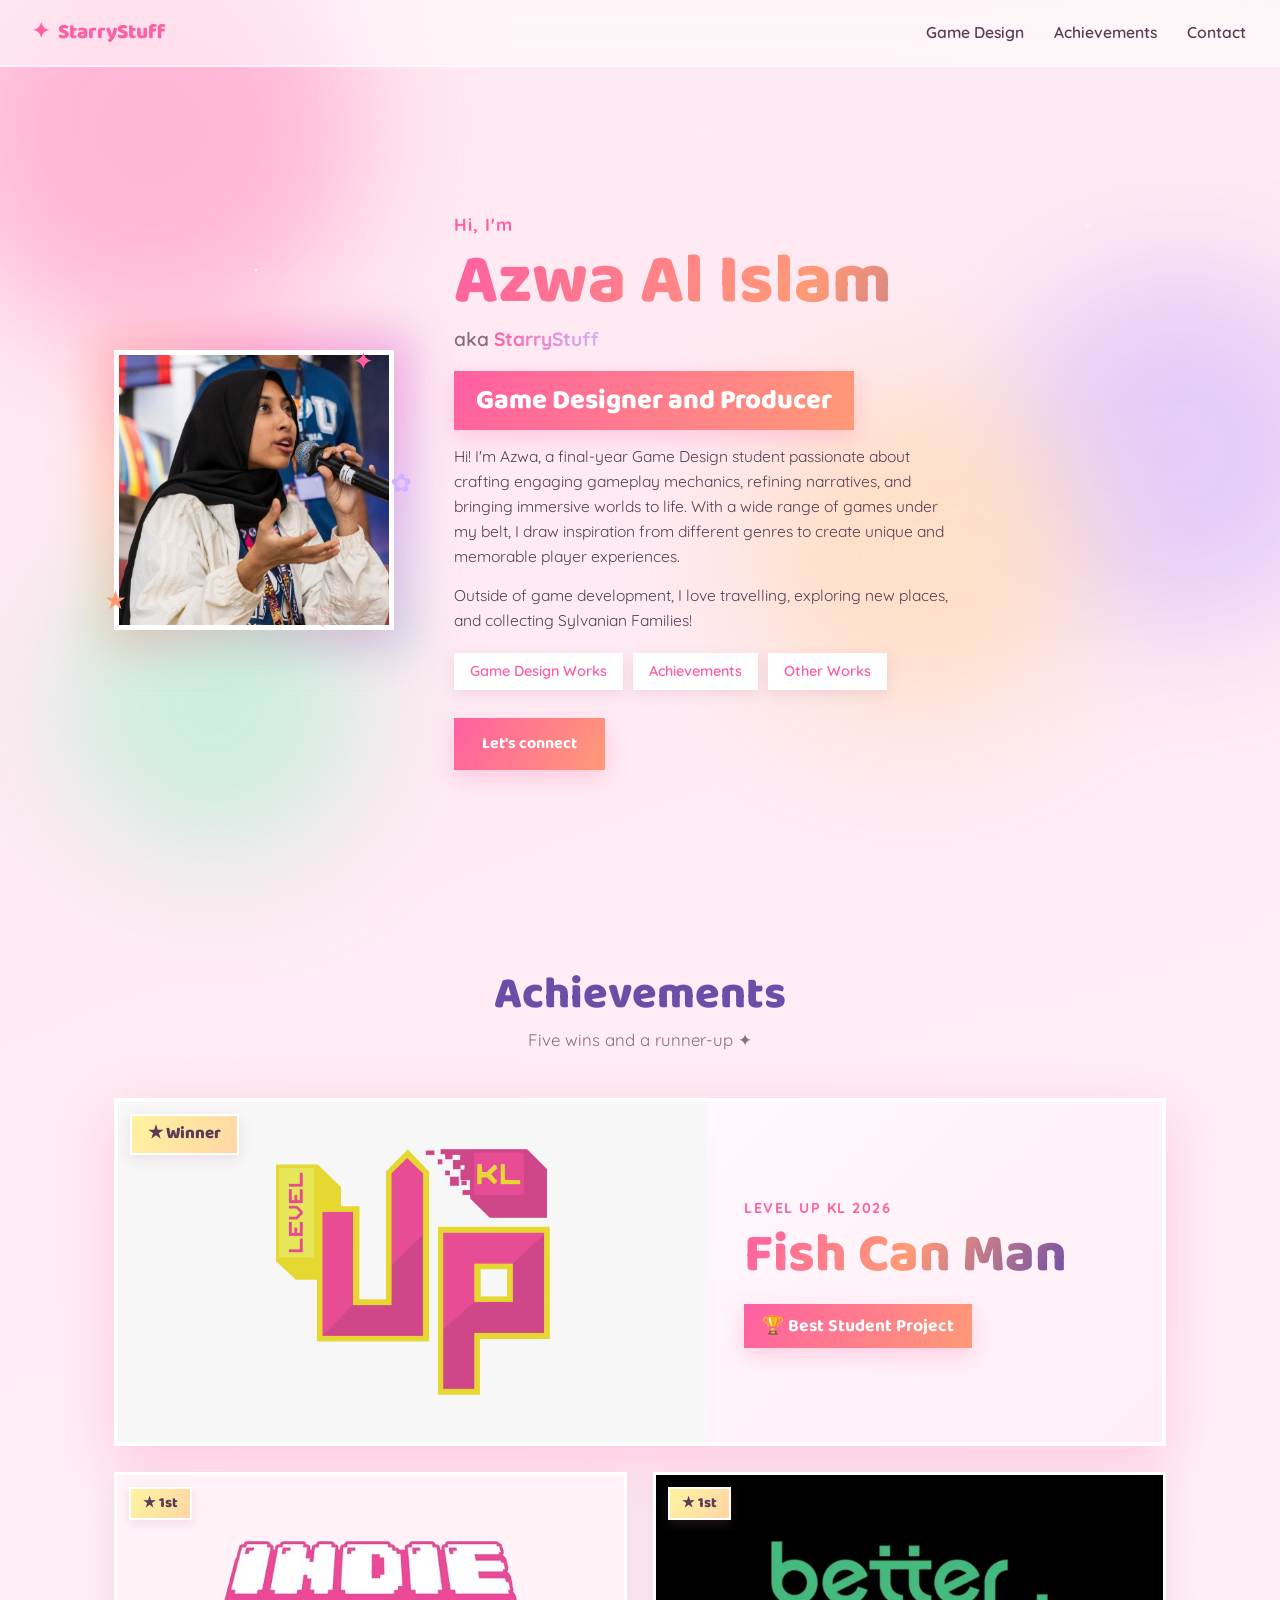
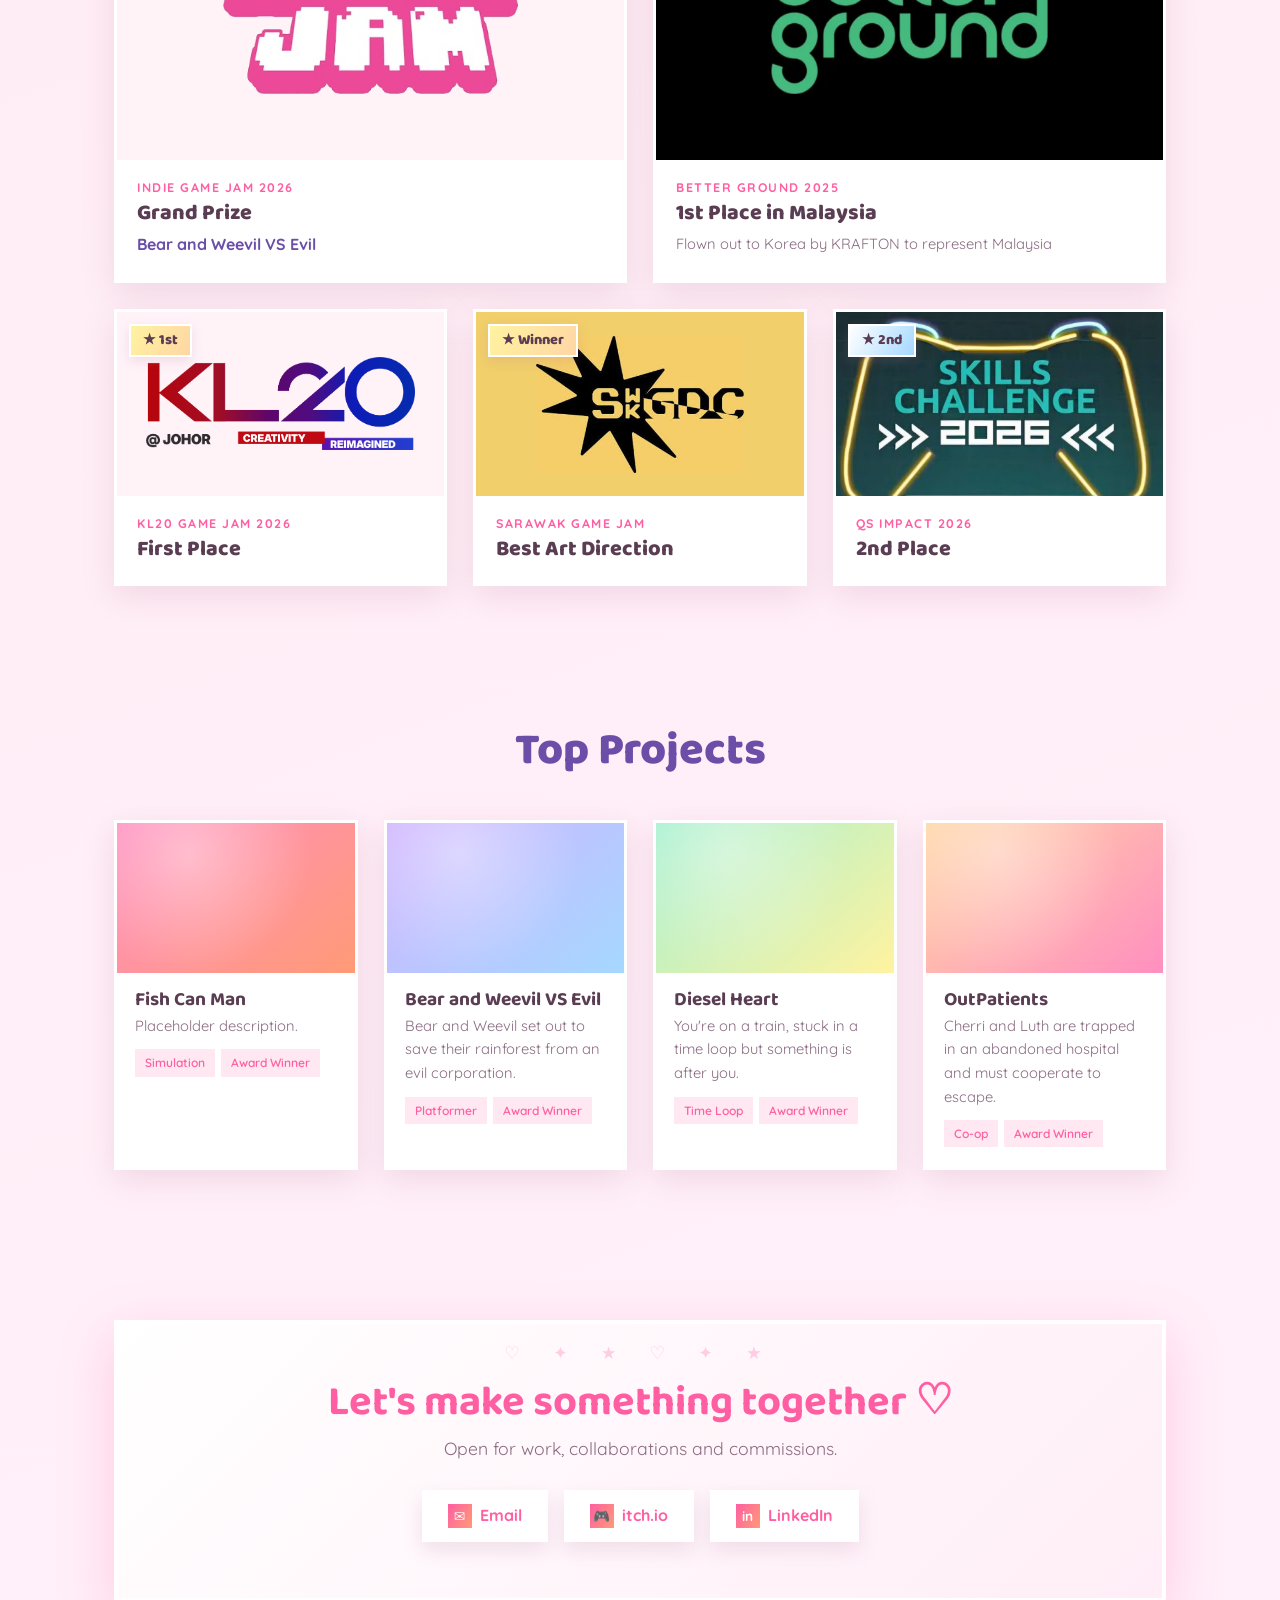
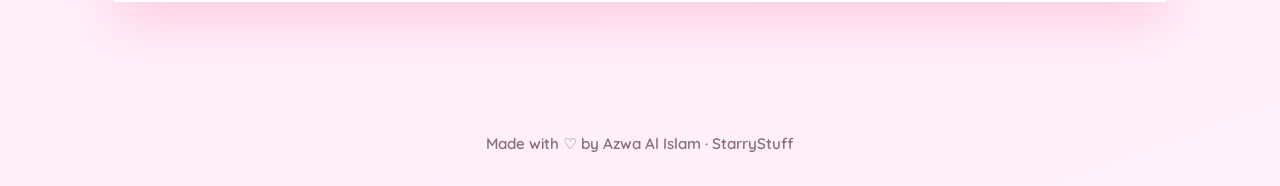
==== commit 90b4b65c: "Update index.html" ====
--- a/index.html
+++ b/index.html
@@ -25,8 +25,8 @@
       <span class="logo-text">StarryStuff</span>
     </a>
     <nav class="nav-links">
-      <a href="#projects">Game Design</a>
-      <a href="#awards">Awards</a>
+      <a href="game-design-works.html">Game Design</a>
+      <a href="#awards">Achievements</a>
       <a href="#contact">Contact</a>
     </nav>
     <button class="nav-toggle" id="navToggle" aria-label="Toggle menu">
@@ -57,7 +57,7 @@
         <p class="hero-desc">Outside of game development, I love travelling, exploring new places, and collecting Sylvanian Families!</p>
         <div class="hero-tags">
           <a href="game-design-works.html" class="pill">Game Design Works</a>
-          <span class="pill">Awards</span>
+          <span class="pill">Achievements</span>
           <span class="pill">Other Works</span>
         </div>
         <div class="hero-cta">
@@ -68,7 +68,7 @@
 
     <section class="section reveal" id="awards">
       <div class="section-head">
-        <h2 class="section-title">Awards</h2>
+        <h2 class="section-title">Achievements</h2>
         <p class="section-desc">Five wins and a runner-up ✦</p>
       </div>
 
@@ -148,7 +148,7 @@
         <h2 class="section-title">Top Projects</h2>
       </div>
       <div class="grid grid-art">
-        <a class="card card-game tilt" href="https://starrystuff.itch.io/fish-can-man" target="_blank" rel="noopener"><div class="card-thumb thumb-a"><span class="play-badge">▶ Play</span></div><div class="card-body"><h3>Fish Can Man</h3><p>Placeholder description.</p><div class="card-tags"><span>Simulation</span><span>Award Winner</span></div></div></a>
+        <a class="card card-game tilt" href="fish-can-man.html"><div class="card-thumb thumb-a"><span class="play-badge">View ✦</span></div><div class="card-body"><h3>Fish Can Man</h3><p>Placeholder description.</p><div class="card-tags"><span>Simulation</span><span>Award Winner</span></div></div></a>
         <a class="card card-game tilt" href="https://starrystuff.itch.io/bear-and-weevil-vs-evil" target="_blank" rel="noopener"><div class="card-thumb thumb-b"><span class="play-badge">▶ Play</span></div><div class="card-body"><h3>Bear and Weevil VS Evil</h3><p>Bear and Weevil set out to save their rainforest from an evil corporation.</p><div class="card-tags"><span>Platformer</span><span>Award Winner</span></div></div></a>
         <a class="card card-game tilt" href="https://starrystuff.itch.io/diesel-heart" target="_blank" rel="noopener"><div class="card-thumb thumb-c"><span class="play-badge">▶ Play</span></div><div class="card-body"><h3>Diesel Heart</h3><p>You're on a train, stuck in a time loop but something is after you.</p><div class="card-tags"><span>Time Loop</span><span>Award Winner</span></div></div></a>
         <a class="card card-game tilt" href="https://starrystuff.itch.io/outpatients" target="_blank" rel="noopener"><div class="card-thumb thumb-d"><span class="play-badge">▶ Play</span></div><div class="card-body"><h3>OutPatients</h3><p>Cherri and Luth are trapped in an abandoned hospital and must cooperate to escape.</p><div class="card-tags"><span>Co-op</span><span>Award Winner</span></div></div></a>
--- a/style.css
+++ b/style.css
@@ -633,3 +633,108 @@
 
 @media (max-width: 900px) { .grid-works { grid-template-columns: repeat(2, 1fr); } }
 @media (max-width: 640px) { .grid-works { grid-template-columns: 1fr; } }
+
+/* Case study pages */
+.cs { max-width: 960px; }
+
+.cs-hero { text-align: center; padding: 140px 0 30px; }
+.cs-eyebrow {
+  font-weight: 700; letter-spacing: 2px; text-transform: uppercase;
+  color: var(--pink-deep); font-size: 0.85rem; margin-bottom: 6px;
+}
+.cs-tagline {
+  max-width: 640px; margin: 14px auto 0;
+  font-size: 1.15rem; color: var(--ink);
+}
+.cs-chips { justify-content: center; }
+.cs-cta { display: flex; align-items: center; gap: 14px; margin-top: 26px; flex-wrap: wrap; }
+.cs-hero .cs-cta { justify-content: center; }
+.cs-cta-center { justify-content: center; }
+.cs-award {
+  background: linear-gradient(120deg, var(--lemon), var(--peach));
+  color: var(--ink); font-weight: 700; font-size: 0.95rem;
+  padding: 10px 18px; border: 2px solid #fff; box-shadow: 0 6px 18px var(--shadow-soft);
+}
+
+.cs-media { margin: 28px 0 0; }
+.cs-media-ph {
+  min-height: 260px; display: flex; flex-direction: column;
+  align-items: center; justify-content: center; gap: 4px;
+  background: linear-gradient(140deg, var(--pink), var(--lav));
+  border: 4px solid #fff; box-shadow: 0 14px 40px var(--shadow-soft);
+  color: #fff; font-weight: 700; text-align: center; padding: 24px;
+}
+.cs-media-ph span { font-size: 2rem; }
+.cs-media-hero .cs-media-ph { min-height: 380px; background: linear-gradient(140deg, var(--pink-deep), var(--coral), var(--lav)); }
+.cs-media img { width: 100%; display: block; border: 4px solid #fff; box-shadow: 0 14px 40px var(--shadow-soft); }
+.cs-media figcaption { margin-top: 10px; text-align: center; font-style: italic; font-size: 0.92rem; color: var(--ink-soft); }
+
+.cs-section { padding: 44px 0; }
+.cs-h2 {
+  font-size: clamp(1.6rem, 3vw, 2.1rem); font-weight: 800; color: var(--grape);
+  margin-bottom: 20px; display: flex; align-items: center; gap: 12px;
+}
+.cs-num {
+  font-size: 0.95rem; font-weight: 800; color: #fff;
+  background: linear-gradient(120deg, var(--pink-deep), var(--coral));
+  padding: 4px 12px; box-shadow: 0 6px 16px var(--shadow-pink);
+}
+
+.cs-facts {
+  display: grid; grid-template-columns: repeat(4, 1fr); gap: 16px;
+}
+.cs-facts > div {
+  background: #fff; border: 3px solid #fff; box-shadow: 0 10px 26px var(--shadow-soft);
+  padding: 16px 18px;
+}
+.cs-facts dt {
+  font-size: 0.75rem; font-weight: 700; letter-spacing: 1.4px;
+  text-transform: uppercase; color: var(--pink-deep);
+}
+.cs-facts dd { margin-top: 4px; font-weight: 600; color: var(--ink); }
+
+.cs-two { display: grid; grid-template-columns: 1.2fr 1fr; gap: 40px; }
+.cs-p { font-size: 1.05rem; line-height: 1.7; color: var(--ink); }
+.cs-p + .cs-p { margin-top: 12px; }
+.cs-list { list-style: none; display: grid; gap: 10px; }
+.cs-list li {
+  position: relative; padding-left: 28px; font-weight: 600;
+}
+.cs-list li::before { content: "✦"; position: absolute; left: 0; color: var(--pink-deep); }
+
+.cs-cps { display: grid; grid-template-columns: repeat(3, 1fr); gap: 20px; }
+.cs-card {
+  background: #fff; border: 3px solid #fff; box-shadow: 0 10px 28px var(--shadow-soft);
+  padding: 22px 22px 24px; border-top: 8px solid var(--pink);
+}
+.cs-card h3 { font-size: 1.3rem; font-weight: 800; margin-bottom: 10px; }
+.cs-card ul { list-style: none; display: grid; gap: 8px; }
+.cs-card li { position: relative; padding-left: 18px; color: var(--ink); line-height: 1.5; }
+.cs-card li::before { content: "•"; position: absolute; left: 2px; color: var(--pink-deep); font-weight: 800; }
+.cs-challenge { border-top-color: var(--pink-deep); }
+.cs-challenge h3 { color: var(--pink-deep); }
+.cs-solution { border-top-color: var(--lav); }
+.cs-solution h3 { color: var(--grape); }
+.cs-impact { border-top-color: #5fd3a3; }
+.cs-impact h3 { color: #2f9c72; }
+
+.cs-reflect {
+  background: #fff; border: 3px solid #fff; box-shadow: 0 10px 28px var(--shadow-soft);
+  padding: 28px 32px;
+}
+
+.cs-closing { text-align: center; padding-bottom: 80px; }
+.cs-closing .cs-h2 { justify-content: center; }
+
+/* placeholder text to replace: shows soft and italic so it's easy to spot */
+.todo { font-style: italic; color: var(--ink-soft); }
+
+@media (max-width: 900px) {
+  .cs-facts { grid-template-columns: repeat(2, 1fr); }
+  .cs-two { grid-template-columns: 1fr; gap: 28px; }
+  .cs-cps { grid-template-columns: 1fr; }
+}
+@media (max-width: 640px) {
+  .cs-facts { grid-template-columns: 1fr; }
+  .cs-media-hero .cs-media-ph { min-height: 240px; }
+}
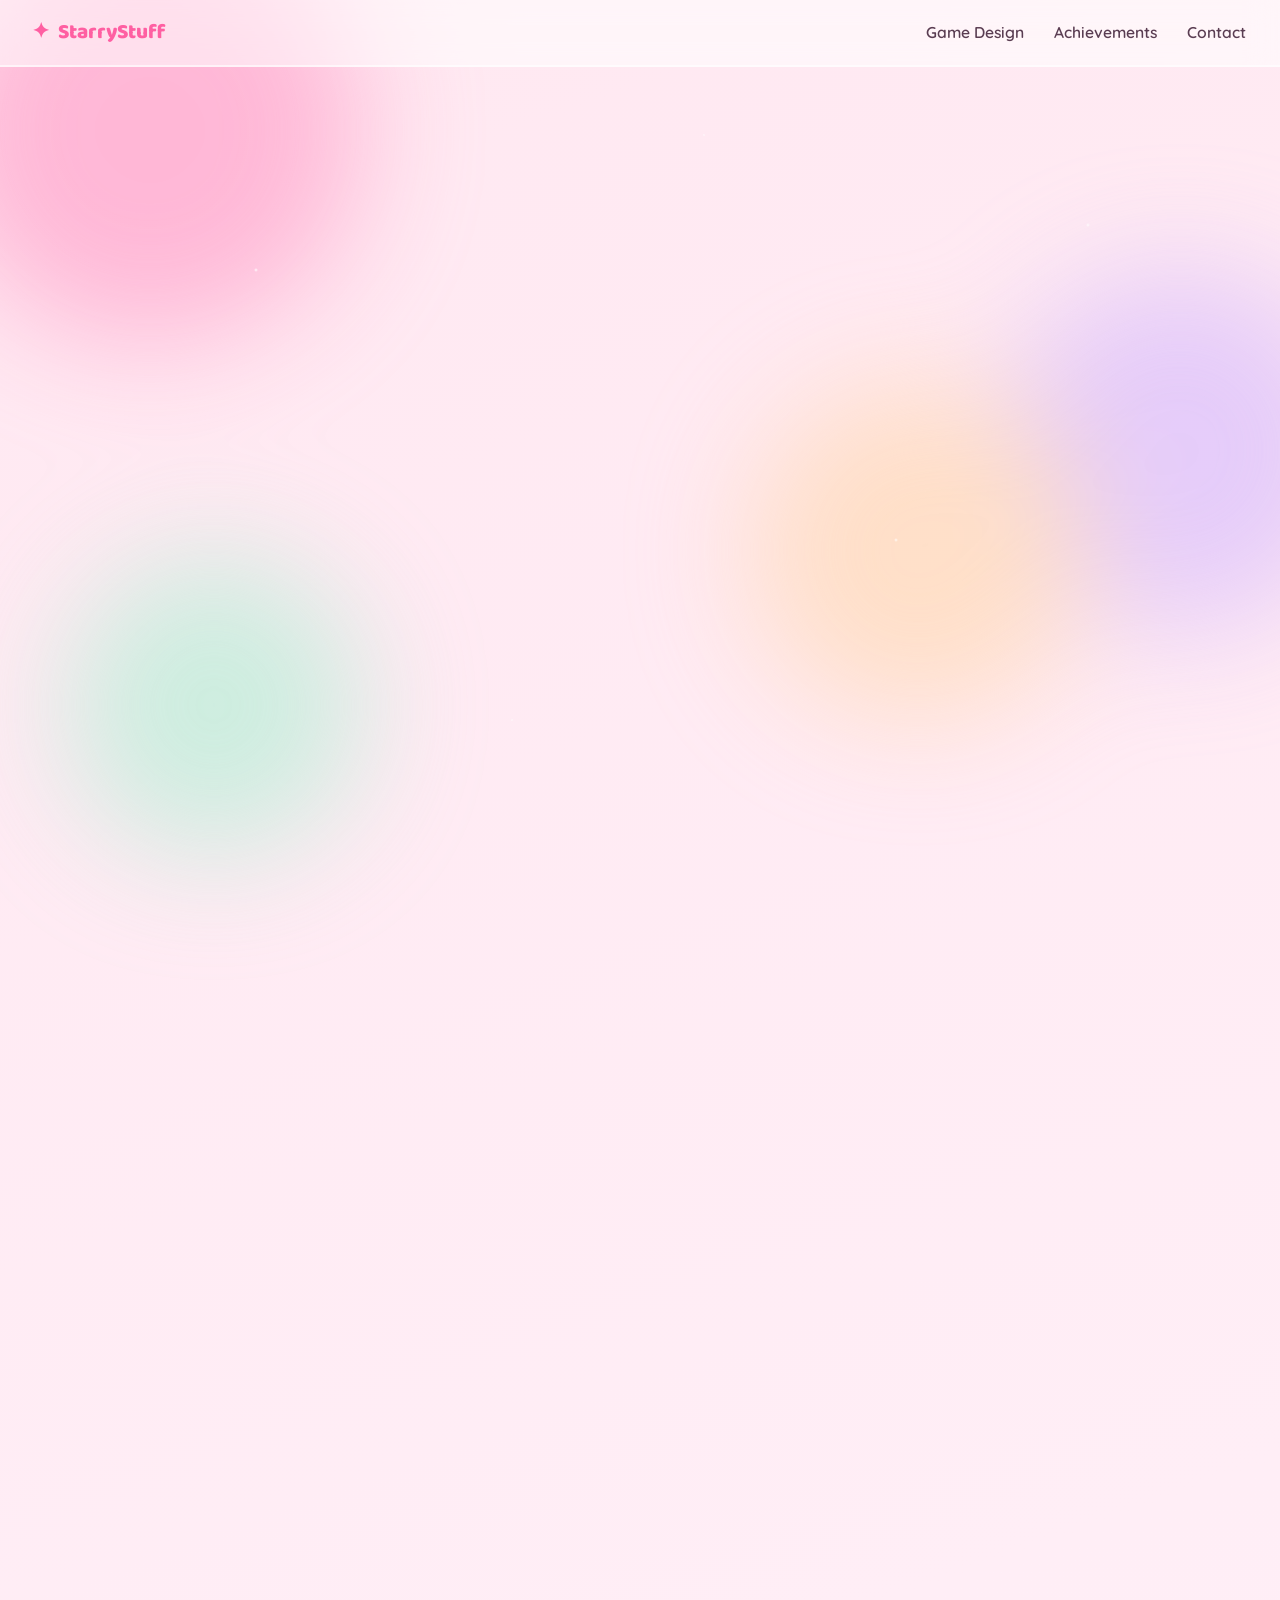
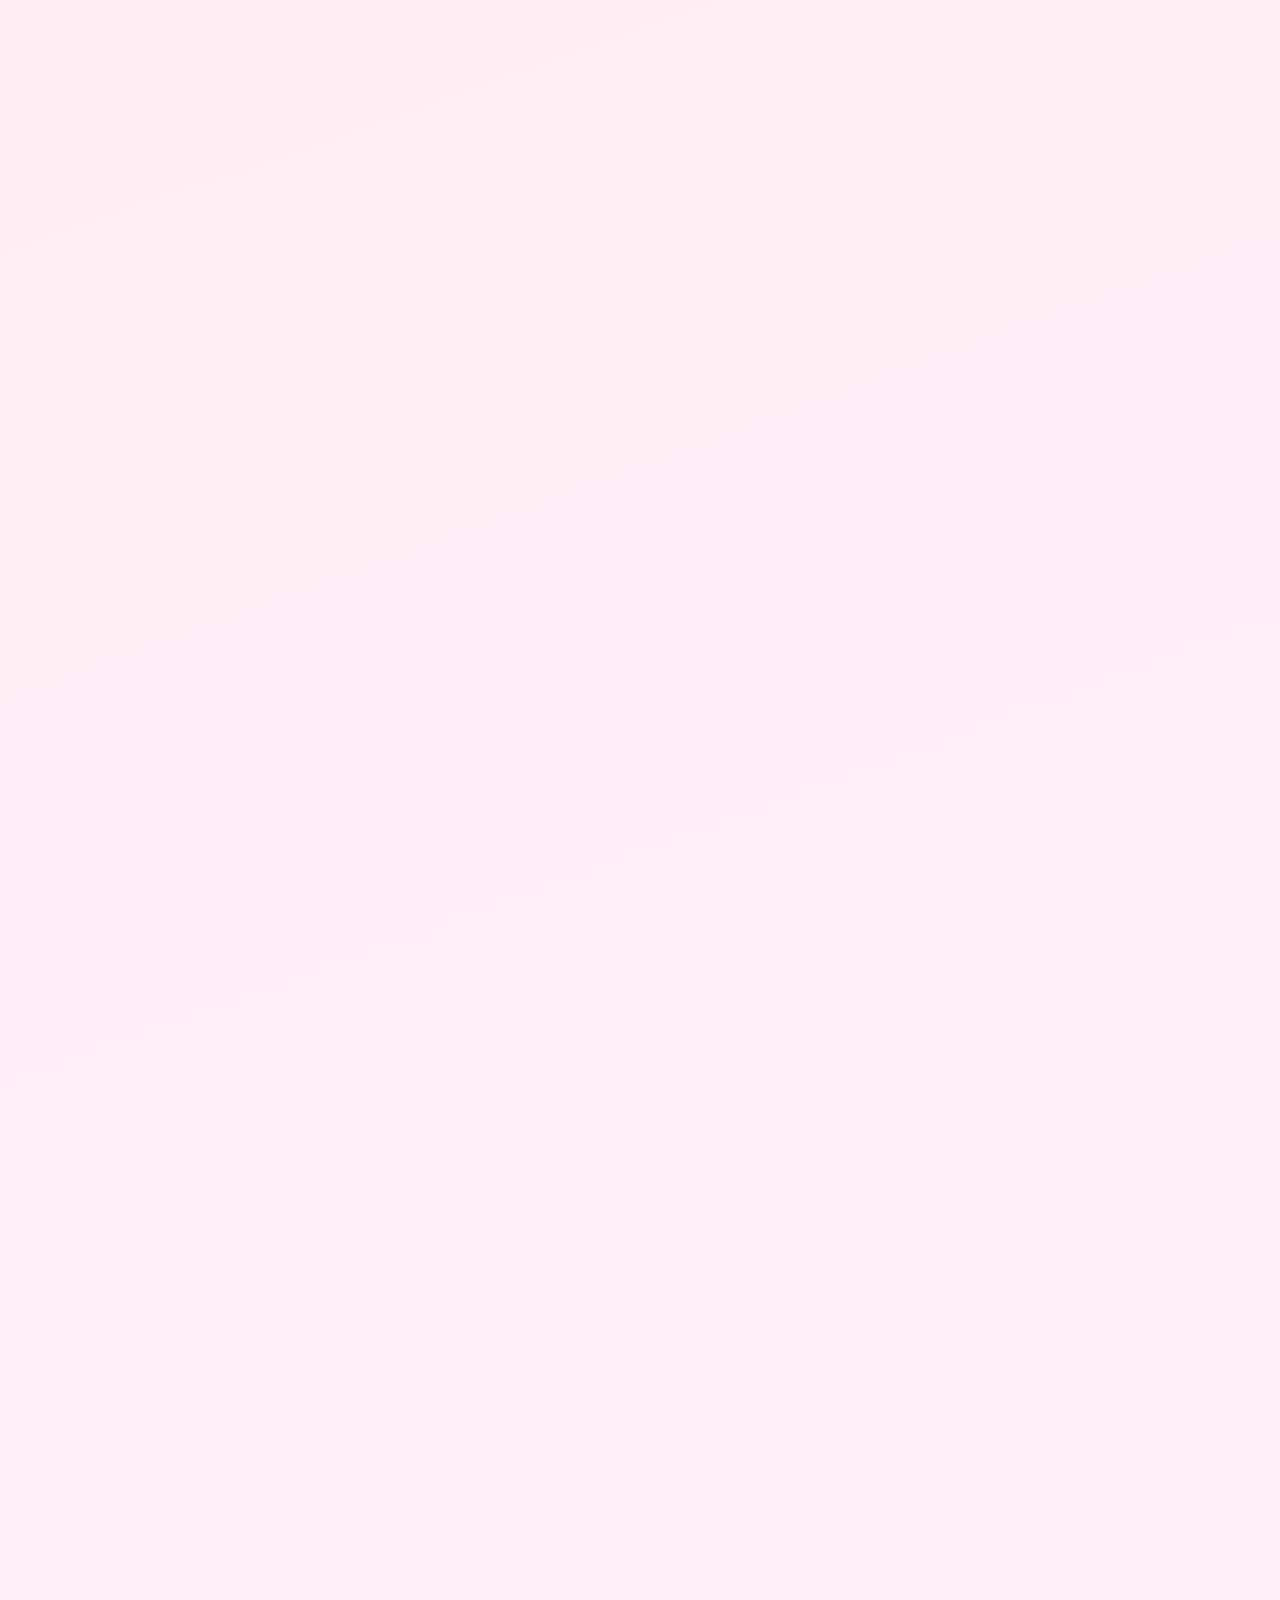
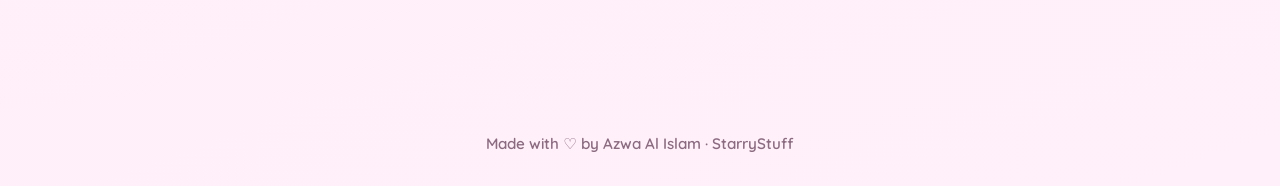
==== commit d01ce60c: "Update index.html" ====
--- a/index.html
+++ b/index.html
@@ -7,6 +7,7 @@
   <link rel="preconnect" href="https://fonts.googleapis.com" />
   <link rel="preconnect" href="https://fonts.gstatic.com" crossorigin />
   <link href="https://fonts.googleapis.com/css2?family=Baloo+2:wght@500;600;700;800&family=Quicksand:wght@400;500;600;700&display=swap" rel="stylesheet" />
+  <script>document.documentElement.classList.add("js");</script>
   <link rel="stylesheet" href="style.css" />
 </head>
 <body>
--- a/style.css
+++ b/style.css
@@ -738,3 +738,66 @@
   .cs-facts { grid-template-columns: 1fr; }
   .cs-media-hero .cs-media-ph { min-height: 240px; }
 }
+
+/* Gallery slideshow */
+.gallery { outline: none; }
+.gallery-viewport { position: relative; }
+.gallery-track {
+  display: flex;
+  overflow-x: auto;
+  scroll-snap-type: x mandatory;
+  scrollbar-width: none;
+  -webkit-overflow-scrolling: touch;
+}
+.gallery-track::-webkit-scrollbar { display: none; }
+.gallery-slide { flex: 0 0 100%; scroll-snap-align: start; margin: 0; }
+.gallery-slide .cs-media-ph { min-height: 400px; }
+.gallery-slide img {
+  width: 100%;
+  height: 400px;
+  object-fit: cover;
+  display: block;
+  border: 4px solid #fff;
+  box-shadow: 0 14px 40px var(--shadow-soft);
+}
+.gallery-slide figcaption {
+  margin-top: 10px;
+  text-align: center;
+  font-style: italic;
+  font-size: 0.95rem;
+  color: var(--ink-soft);
+}
+
+.gallery-btn {
+  position: absolute;
+  top: calc(50% - 22px);
+  width: 46px; height: 46px;
+  border: 3px solid #fff;
+  background: rgba(255, 255, 255, 0.92);
+  color: var(--pink-deep);
+  font-size: 1.8rem;
+  line-height: 1;
+  cursor: pointer;
+  box-shadow: 0 8px 20px var(--shadow-pink);
+  transition: transform 0.25s var(--ease), opacity 0.25s var(--ease);
+}
+.gallery-btn:hover:not(:disabled) { transform: scale(1.1); }
+.gallery-btn:disabled { opacity: 0.35; cursor: default; }
+.gallery-prev { left: 14px; }
+.gallery-next { right: 14px; }
+
+.gallery-dots { display: flex; justify-content: center; gap: 10px; margin-top: 18px; }
+.gallery-dot {
+  width: 12px; height: 12px;
+  border: none;
+  background: #fff;
+  box-shadow: 0 2px 8px var(--shadow-soft);
+  cursor: pointer;
+  transition: transform 0.25s var(--ease), background 0.25s var(--ease);
+}
+.gallery-dot.active { background: var(--pink-deep); transform: scale(1.3); }
+
+@media (max-width: 640px) {
+  .gallery-slide .cs-media-ph, .gallery-slide img { min-height: 240px; height: 240px; }
+  .gallery-btn { width: 40px; height: 40px; }
+}
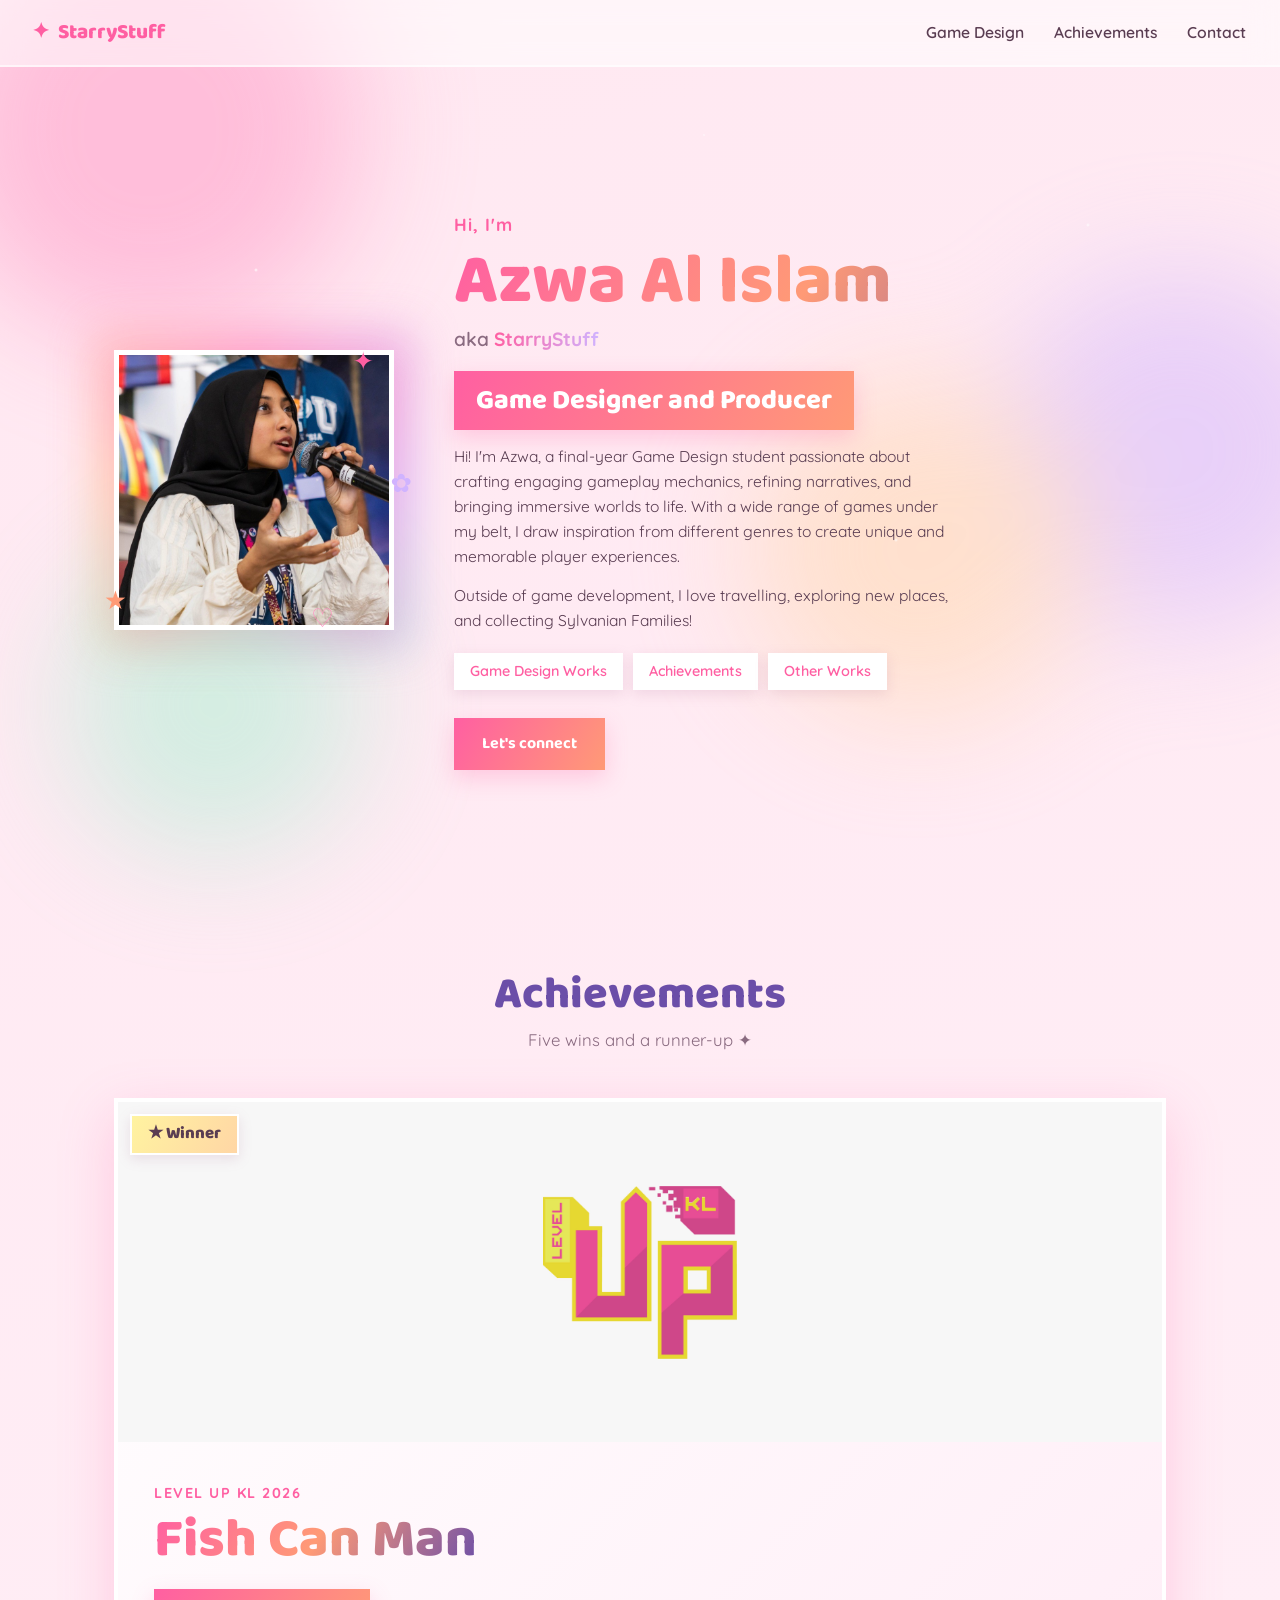
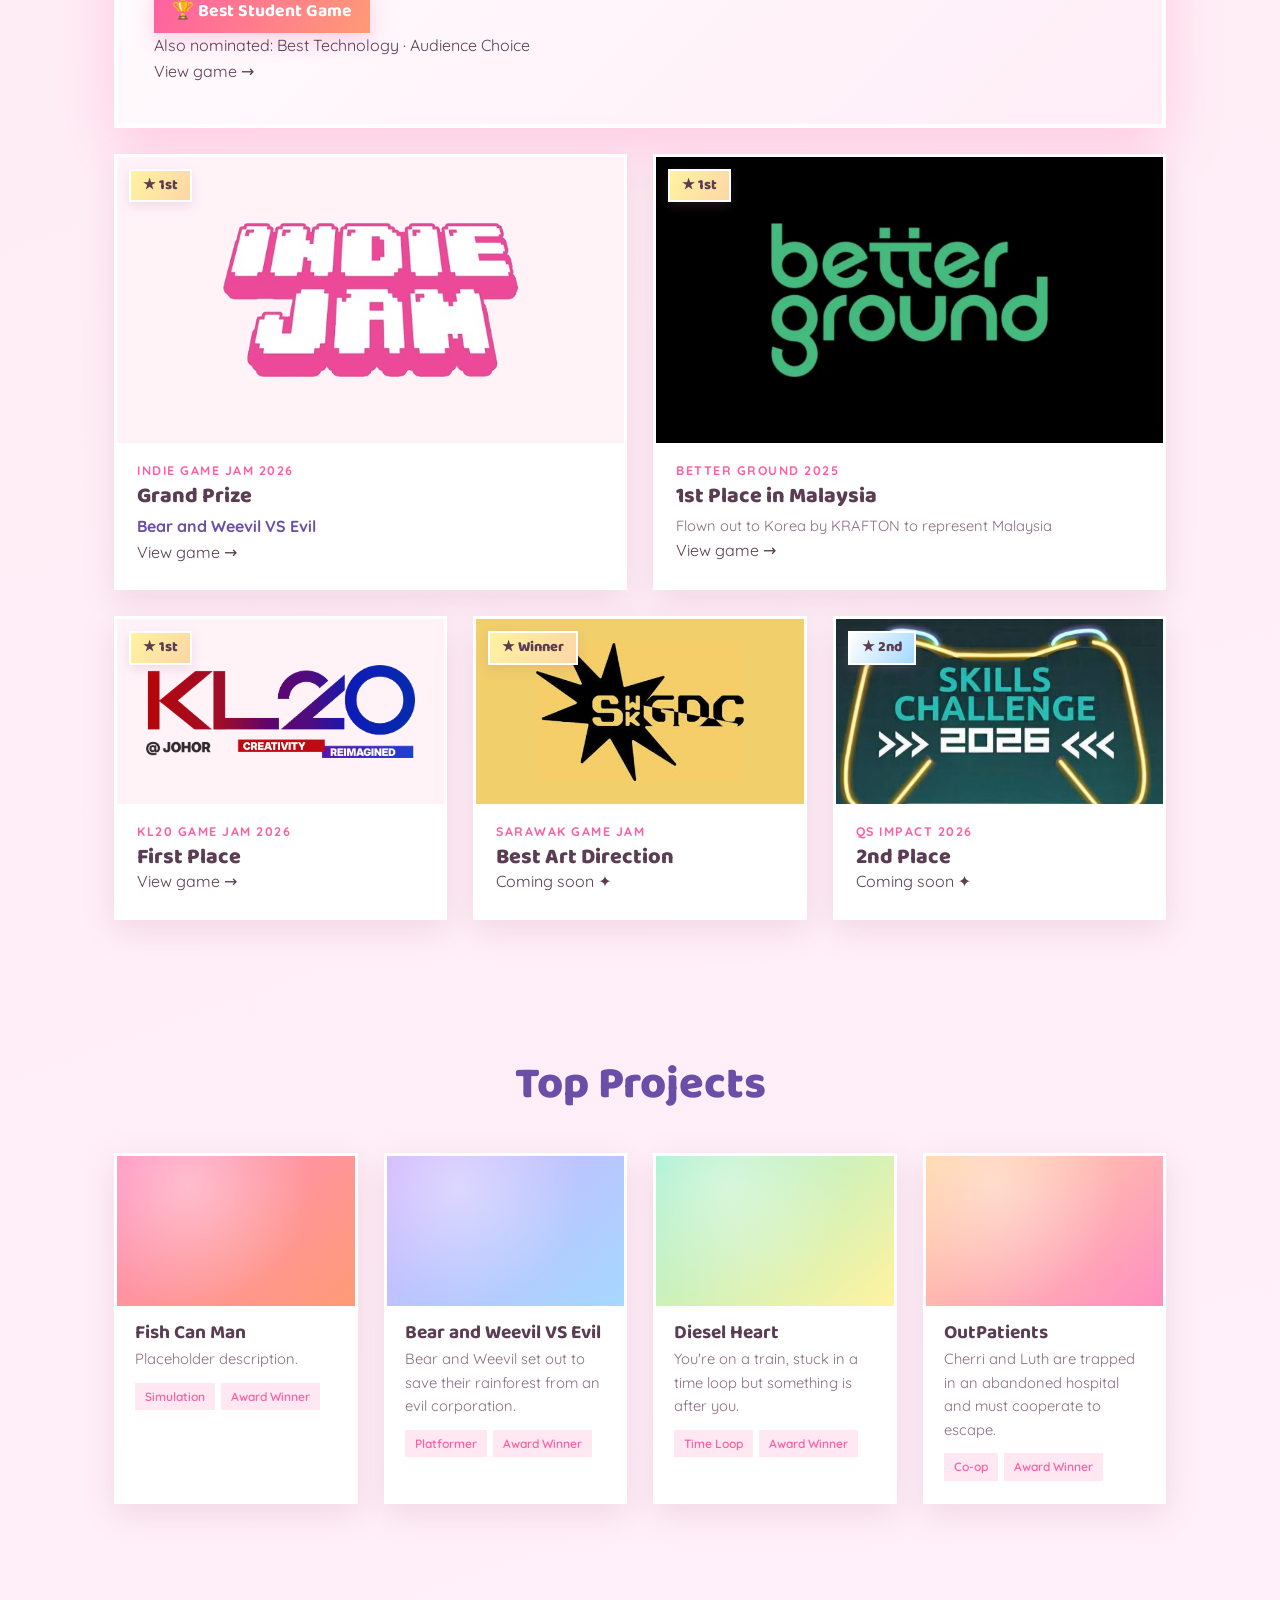
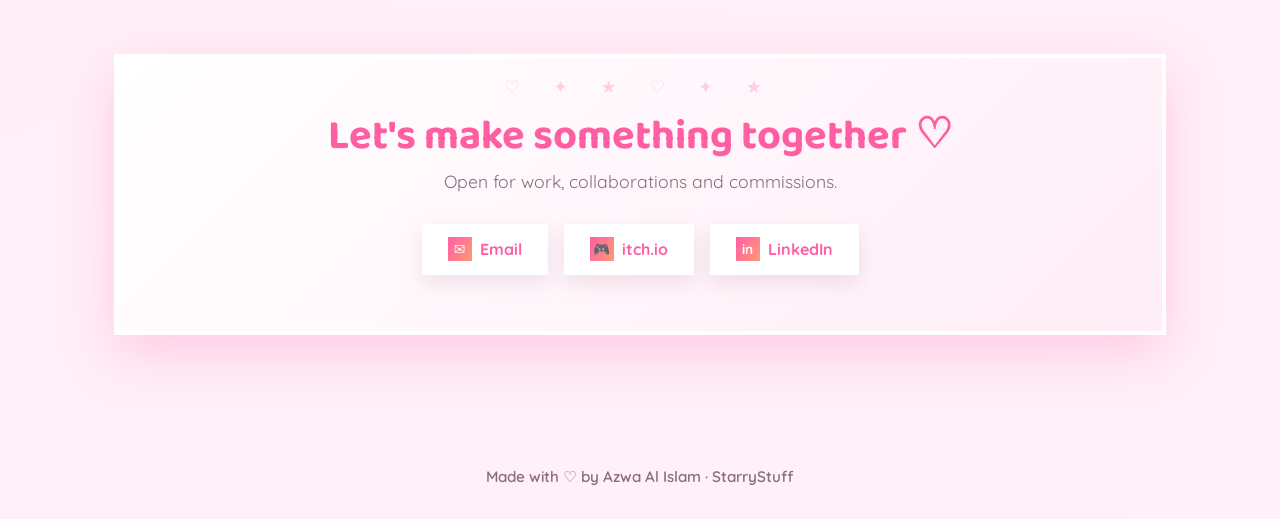
==== commit 5a0c00ac: "Update index.html" ====
--- a/index.html
+++ b/index.html
@@ -73,7 +73,7 @@
         <p class="section-desc">Five wins and a runner-up ✦</p>
       </div>
 
-      <article class="card award-feature">
+      <a class="card award-feature" href="fish-can-man.html">
         <div class="award-media has-logo" style="--logo-bg: #f7f7f7">
           <span class="award-rank">★ Winner</span>
           <img class="award-logo" src="assets/awards/level-up-kl.png" alt="Level Up KL logo" />
@@ -81,12 +81,14 @@
         <div class="award-body">
           <p class="award-event">Level Up KL 2026</p>
           <h3>Fish Can Man</h3>
-          <span class="award-prize">🏆 Best Student Project</span>
+          <span class="award-prize">🏆 Best Student Game</span>
+          <p class="award-nom">Also nominated: Best Technology · Audience Choice</p>
+          <span class="award-go">View game →</span>
         </div>
-      </article>
+      </a>
 
       <div class="grid grid-awards-2">
-        <article class="card award-card tilt">
+        <a class="card award-card tilt" href="bear-and-weevil.html">
           <div class="award-media has-logo" style="--logo-bg: #fff3f8">
             <span class="award-rank">★ 1st</span>
             <img class="award-logo" src="assets/awards/indie-jam.png" alt="Indie Jam logo" />
@@ -95,9 +97,10 @@
             <p class="award-event">Indie Game Jam 2026</p>
             <h3>Grand Prize</h3>
             <p class="award-project">Bear and Weevil VS Evil</p>
+            <span class="award-go">View game →</span>
           </div>
-        </article>
-        <article class="card award-card tilt">
+        </a>
+        <a class="card award-card tilt" href="outpatients.html">
           <div class="award-media has-logo" style="--logo-bg: #000000">
             <span class="award-rank">★ 1st</span>
             <img class="award-logo" src="assets/awards/better-ground.png" alt="Better Ground logo" />
@@ -106,12 +109,13 @@
             <p class="award-event">Better Ground 2025</p>
             <h3>1st Place in Malaysia</h3>
             <p class="award-note">Flown out to Korea by KRAFTON to represent Malaysia</p>
+            <span class="award-go">View game →</span>
           </div>
-        </article>
+        </a>
       </div>
 
       <div class="grid grid-awards-3">
-        <article class="card award-card tilt">
+        <a class="card award-card tilt" href="diesel-heart.html">
           <div class="award-media has-logo" style="--logo-bg: #fff3f8; --logo-pad: 12% 9%">
             <span class="award-rank">★ 1st</span>
             <img class="award-logo" src="assets/awards/kl20.png" alt="KL20 @ Johor logo" />
@@ -119,9 +123,10 @@
           <div class="award-body">
             <p class="award-event">KL20 Game Jam 2026</p>
             <h3>First Place</h3>
+            <span class="award-go">View game →</span>
           </div>
-        </article>
-        <article class="card award-card tilt">
+        </a>
+        <a class="card award-card tilt" href="#" data-coming-soon>
           <div class="award-media has-logo" style="--logo-bg: #f1cf6a; --logo-pad: 7% 10%">
             <span class="award-rank">★ Winner</span>
             <img class="award-logo" src="assets/awards/sarawak-gdc.png" alt="Sarawak Game Developers Community logo" />
@@ -129,9 +134,10 @@
           <div class="award-body">
             <p class="award-event">Sarawak Game Jam</p>
             <h3>Best Art Direction</h3>
+            <span class="award-go">Coming soon ✦</span>
           </div>
-        </article>
-        <article class="card award-card tilt">
+        </a>
+        <a class="card award-card tilt" href="#" data-coming-soon>
           <div class="award-media">
             <span class="award-rank rank-2">★ 2nd</span>
             <img src="assets/awards/skills-challenge-2026.jpg" alt="Skills Challenge 2026 poster" />
@@ -139,8 +145,9 @@
           <div class="award-body">
             <p class="award-event">QS Impact 2026</p>
             <h3>2nd Place</h3>
+            <span class="award-go">Coming soon ✦</span>
           </div>
-        </article>
+        </a>
       </div>
     </section>
 
@@ -150,9 +157,9 @@
       </div>
       <div class="grid grid-art">
         <a class="card card-game tilt" href="fish-can-man.html"><div class="card-thumb thumb-a"><span class="play-badge">View ✦</span></div><div class="card-body"><h3>Fish Can Man</h3><p>Placeholder description.</p><div class="card-tags"><span>Simulation</span><span>Award Winner</span></div></div></a>
-        <a class="card card-game tilt" href="https://starrystuff.itch.io/bear-and-weevil-vs-evil" target="_blank" rel="noopener"><div class="card-thumb thumb-b"><span class="play-badge">▶ Play</span></div><div class="card-body"><h3>Bear and Weevil VS Evil</h3><p>Bear and Weevil set out to save their rainforest from an evil corporation.</p><div class="card-tags"><span>Platformer</span><span>Award Winner</span></div></div></a>
-        <a class="card card-game tilt" href="https://starrystuff.itch.io/diesel-heart" target="_blank" rel="noopener"><div class="card-thumb thumb-c"><span class="play-badge">▶ Play</span></div><div class="card-body"><h3>Diesel Heart</h3><p>You're on a train, stuck in a time loop but something is after you.</p><div class="card-tags"><span>Time Loop</span><span>Award Winner</span></div></div></a>
-        <a class="card card-game tilt" href="https://starrystuff.itch.io/outpatients" target="_blank" rel="noopener"><div class="card-thumb thumb-d"><span class="play-badge">▶ Play</span></div><div class="card-body"><h3>OutPatients</h3><p>Cherri and Luth are trapped in an abandoned hospital and must cooperate to escape.</p><div class="card-tags"><span>Co-op</span><span>Award Winner</span></div></div></a>
+        <a class="card card-game tilt" href="bear-and-weevil.html"><div class="card-thumb thumb-b"><span class="play-badge">View ✦</span></div><div class="card-body"><h3>Bear and Weevil VS Evil</h3><p>Bear and Weevil set out to save their rainforest from an evil corporation.</p><div class="card-tags"><span>Platformer</span><span>Award Winner</span></div></div></a>
+        <a class="card card-game tilt" href="diesel-heart.html"><div class="card-thumb thumb-c"><span class="play-badge">View ✦</span></div><div class="card-body"><h3>Diesel Heart</h3><p>You're on a train, stuck in a time loop but something is after you.</p><div class="card-tags"><span>Time Loop</span><span>Award Winner</span></div></div></a>
+        <a class="card card-game tilt" href="outpatients.html"><div class="card-thumb thumb-d"><span class="play-badge">View ✦</span></div><div class="card-body"><h3>OutPatients</h3><p>Cherri and Luth are trapped in an abandoned hospital and must cooperate to escape.</p><div class="card-tags"><span>Co-op</span><span>Award Winner</span></div></div></a>
       </div>
     </section>
 
@@ -173,6 +180,15 @@
     <p>Made with ♡ by Azwa Al Islam · StarryStuff</p>
   </footer>
 
+  <div class="modal" id="comingSoon" hidden role="dialog" aria-modal="true" aria-labelledby="comingSoonTitle">
+    <div class="modal-box">
+      <button class="modal-x" type="button" aria-label="Close">×</button>
+      <h3 id="comingSoonTitle">Coming soon ✦</h3>
+      <p>This page hasn't been updated yet. Check back soon!</p>
+      <button class="btn btn-primary modal-ok" type="button">Okay</button>
+    </div>
+  </div>
+
   <script src="script.js"></script>
 </body>
 </html>
--- a/style.css
+++ b/style.css
@@ -44,7 +44,7 @@
   z-index: -2;
   pointer-events: none;
   filter: blur(60px);
-  opacity: 0.55;
+  opacity: 0.47;
 }
 
 .blob {
@@ -448,12 +448,12 @@
   font-size: 0.95rem;
 }
 
-.reveal {
+.js .reveal {
   opacity: 0;
   transform: translateY(40px);
   transition: opacity 0.7s var(--ease), transform 0.7s var(--ease);
 }
-.reveal.in-view { opacity: 1; transform: translateY(0); }
+.js .reveal.in-view { opacity: 1; transform: translateY(0); }
 
 @media (max-width: 900px) {
   .grid-art, .grid-games { grid-template-columns: repeat(2, 1fr); }
@@ -680,8 +680,25 @@
   padding: 4px 12px; box-shadow: 0 6px 16px var(--shadow-pink);
 }
 
+.cs-facts-layout {
+  display: grid; grid-template-columns: 1.5fr 1fr; gap: 16px; align-items: stretch;
+}
 .cs-facts {
-  display: grid; grid-template-columns: repeat(4, 1fr); gap: 16px;
+  display: grid; grid-template-columns: repeat(2, 1fr); gap: 16px;
+}
+.cs-tools {
+  background: #fff; border: 3px solid #fff; box-shadow: 0 10px 26px var(--shadow-soft);
+  padding: 20px 22px;
+  display: flex; flex-direction: column; justify-content: center;
+}
+.cs-tools-title {
+  font-size: 0.75rem; font-weight: 700; letter-spacing: 1.4px;
+  text-transform: uppercase; color: var(--pink-deep); margin-bottom: 12px;
+}
+.cs-tool-list { list-style: none; display: flex; flex-wrap: wrap; gap: 8px; }
+.cs-tool-list li {
+  background: var(--pink-bg); color: var(--pink-deep);
+  font-weight: 700; font-size: 0.9rem; padding: 6px 14px;
 }
 .cs-facts > div {
   background: #fff; border: 3px solid #fff; box-shadow: 0 10px 26px var(--shadow-soft);
@@ -698,7 +715,7 @@
 .cs-p + .cs-p { margin-top: 12px; }
 .cs-list { list-style: none; display: grid; gap: 10px; }
 .cs-list li {
-  position: relative; padding-left: 28px; font-weight: 600;
+  position: relative; padding-left: 28px; font-weight: 600; font-size: 0.97rem; line-height: 1.5;
 }
 .cs-list li::before { content: "✦"; position: absolute; left: 0; color: var(--pink-deep); }
 
@@ -709,7 +726,7 @@
 }
 .cs-card h3 { font-size: 1.3rem; font-weight: 800; margin-bottom: 10px; }
 .cs-card ul { list-style: none; display: grid; gap: 8px; }
-.cs-card li { position: relative; padding-left: 18px; color: var(--ink); line-height: 1.5; }
+.cs-card li { position: relative; padding-left: 18px; color: var(--ink); line-height: 1.5; font-size: 0.93rem; }
 .cs-card li::before { content: "•"; position: absolute; left: 2px; color: var(--pink-deep); font-weight: 800; }
 .cs-challenge { border-top-color: var(--pink-deep); }
 .cs-challenge h3 { color: var(--pink-deep); }
@@ -730,7 +747,7 @@
 .todo { font-style: italic; color: var(--ink-soft); }
 
 @media (max-width: 900px) {
-  .cs-facts { grid-template-columns: repeat(2, 1fr); }
+  .cs-facts-layout { grid-template-columns: 1fr; }
   .cs-two { grid-template-columns: 1fr; gap: 28px; }
   .cs-cps { grid-template-columns: 1fr; }
 }
@@ -754,7 +771,8 @@
 .gallery-slide .cs-media-ph { min-height: 400px; }
 .gallery-slide img {
   width: 100%;
-  height: 400px;
+  aspect-ratio: 16 / 9;
+  height: auto;
   object-fit: cover;
   display: block;
   border: 4px solid #fff;
@@ -798,6 +816,123 @@
 .gallery-dot.active { background: var(--pink-deep); transform: scale(1.3); }
 
 @media (max-width: 640px) {
-  .gallery-slide .cs-media-ph, .gallery-slide img { min-height: 240px; height: 240px; }
+  .gallery-slide .cs-media-ph { min-height: 240px; }
   .gallery-btn { width: 40px; height: 40px; }
 }
+
+/* Core loop diagram */
+.loop { margin: 30px 0 0; padding-top: 24px; }
+.loop-flow { display: flex; align-items: center; justify-content: center; gap: 10px; }
+.loop-node {
+  position: relative; flex: 1; text-align: center;
+  background: #fff; border: 3px solid #fff; box-shadow: 0 12px 30px var(--shadow-soft);
+  padding: 30px 16px 20px; border-top: 8px solid var(--pink-deep);
+  transition: transform 0.3s var(--ease), box-shadow 0.3s var(--ease);
+}
+.loop-node:hover { transform: translateY(-5px); box-shadow: 0 18px 38px var(--shadow-pink); }
+.loop-n2 { border-top-color: var(--lav); }
+.loop-n3 { border-top-color: #5fd3a3; }
+.loop-step {
+  position: absolute; top: -22px; left: 50%; transform: translateX(-50%);
+  width: 34px; height: 34px; display: flex; align-items: center; justify-content: center;
+  font-family: "Baloo 2", cursive; font-weight: 800; color: #fff;
+  background: linear-gradient(120deg, var(--pink-deep), var(--coral));
+  border: 3px solid #fff; box-shadow: 0 6px 16px var(--shadow-pink);
+}
+.loop-n2 .loop-step { background: linear-gradient(120deg, var(--grape), var(--lav)); }
+.loop-n3 .loop-step { background: linear-gradient(120deg, #2f9c72, #5fd3a3); }
+.loop-node h4 { font-family: "Baloo 2", cursive; font-size: 1.5rem; font-weight: 800; color: var(--ink); line-height: 1.1; }
+.loop-node p { margin-top: 4px; font-weight: 600; color: var(--ink-soft); font-size: 0.98rem; }
+.loop-arrow { flex: 0 0 auto; font-size: 1.6rem; color: var(--pink-deep); }
+
+.loop-return {
+  position: relative; margin: 14px 16.5% 0; height: 54px;
+  border: 3px dashed var(--pink); border-top: none; border-radius: 0 0 46px 46px;
+}
+.loop-return::before {
+  content: ""; position: absolute; left: -9px; top: -12px;
+  border-left: 7px solid transparent; border-right: 7px solid transparent;
+  border-bottom: 12px solid var(--pink-deep);
+}
+.loop-return span {
+  position: absolute; left: 50%; bottom: -13px; transform: translateX(-50%);
+  background: #fff; padding: 3px 14px; white-space: nowrap; box-shadow: 0 4px 12px var(--shadow-soft);
+  font-size: 0.85rem; font-weight: 700; color: var(--pink-deep);
+}
+
+.loop-oxygen {
+  position: relative; overflow: hidden; margin-top: 42px; text-align: center;
+  padding: 22px 20px 24px;
+  background: linear-gradient(120deg, var(--sky), #c9e6ff 55%, var(--lav));
+  border: 3px solid #fff; box-shadow: 0 12px 30px var(--shadow-soft);
+}
+.loop-oxygen h4 { position: relative; font-family: "Baloo 2", cursive; font-size: 1.5rem; font-weight: 800; color: var(--ink); line-height: 1.1; }
+.loop-oxygen p { position: relative; margin-top: 4px; font-weight: 600; color: var(--ink); opacity: 0.8; font-size: 0.98rem; }
+.loop-bubbles i {
+  position: absolute; bottom: -14px; width: 14px; height: 14px; border-radius: 50%;
+  background: rgba(255, 255, 255, 0.65); border: 2px solid rgba(255, 255, 255, 0.9);
+  animation: bubble-up 5s ease-in infinite;
+}
+.loop-bubbles i:nth-child(1) { left: 8%;  animation-delay: 0s; }
+.loop-bubbles i:nth-child(2) { left: 28%; animation-delay: -1.5s; width: 10px; height: 10px; }
+.loop-bubbles i:nth-child(3) { left: 52%; animation-delay: -3s; }
+.loop-bubbles i:nth-child(4) { left: 74%; animation-delay: -0.8s; width: 10px; height: 10px; }
+.loop-bubbles i:nth-child(5) { left: 92%; animation-delay: -2.3s; }
+@keyframes bubble-up {
+  0% { transform: translateY(0); opacity: 0; }
+  15% { opacity: 1; }
+  100% { transform: translateY(-110px); opacity: 0; }
+}
+.loop figcaption { margin-top: 14px; text-align: center; font-style: italic; font-size: 0.92rem; color: var(--ink-soft); }
+
+@media (max-width: 760px) {
+  .loop-flow { flex-direction: column; gap: 8px; }
+  .loop-node { width: 100%; margin-top: 18px; }
+  .loop-arrow { transform: rotate(90deg); margin: 2px 0; }
+  .loop-return { margin: 14px 8% 0; }
+  .loop-return span { white-space: normal; text-align: center; width: 70%; }
+  .loop-oxygen { margin-top: 38px; }
+}
+@media (prefers-reduced-motion: reduce) {
+  .loop-bubbles i { animation: none; opacity: 0.6; bottom: 8px; }
+}
+
+/* Side-by-side image pair */
+.cs-pair-grid {
+  display: grid; grid-template-columns: 1fr 1fr; gap: 18px; align-items: center;
+}
+.cs-pair-grid img { width: 100%; aspect-ratio: 4 / 3; display: block; }
+.cs-pair-paper { object-fit: contain; filter: drop-shadow(0 10px 22px var(--shadow-soft)); }
+.cs-pair-grid img.cs-pair-shot {
+  object-fit: cover; border: 4px solid #fff; box-shadow: 0 14px 40px var(--shadow-soft);
+}
+@media (max-width: 640px) {
+  .cs-pair-grid { grid-template-columns: 1fr; }
+}
+
+/* Cover image */
+.cs-media-hero { position: relative; }
+.cs-media-hero [hidden], .cs-media [hidden] { display: none !important; }
+.cs-cover {
+  width: 100%; height: auto; display: block;
+  border: 4px solid #fff; box-shadow: 0 14px 40px var(--shadow-soft);
+}
+
+/* Three level design images, equal height side by side */
+.cs-trio { display: flex; gap: 18px; align-items: flex-start; margin-top: 28px; }
+.cs-trio-item { flex: var(--grow, 1) 1 0; min-width: 0; margin: 0; }
+.cs-trio-item img {
+  width: 100%; height: auto; display: block;
+  border: 4px solid #fff; box-shadow: 0 14px 40px var(--shadow-soft); background: #fff;
+}
+.cs-trio-item figcaption {
+  margin-top: 10px; text-align: center; font-size: 0.88rem; line-height: 1.4; color: var(--ink-soft);
+}
+.cs-trio-item figcaption strong {
+  display: block; font-family: "Baloo 2", cursive; font-size: 1rem; color: var(--pink-deep);
+}
+@media (max-width: 760px) {
+  .cs-trio { flex-direction: column; align-items: stretch; }
+  .cs-trio-item { flex: none; }
+  .cs-trio-item:last-child { width: 60%; align-self: center; }
+}
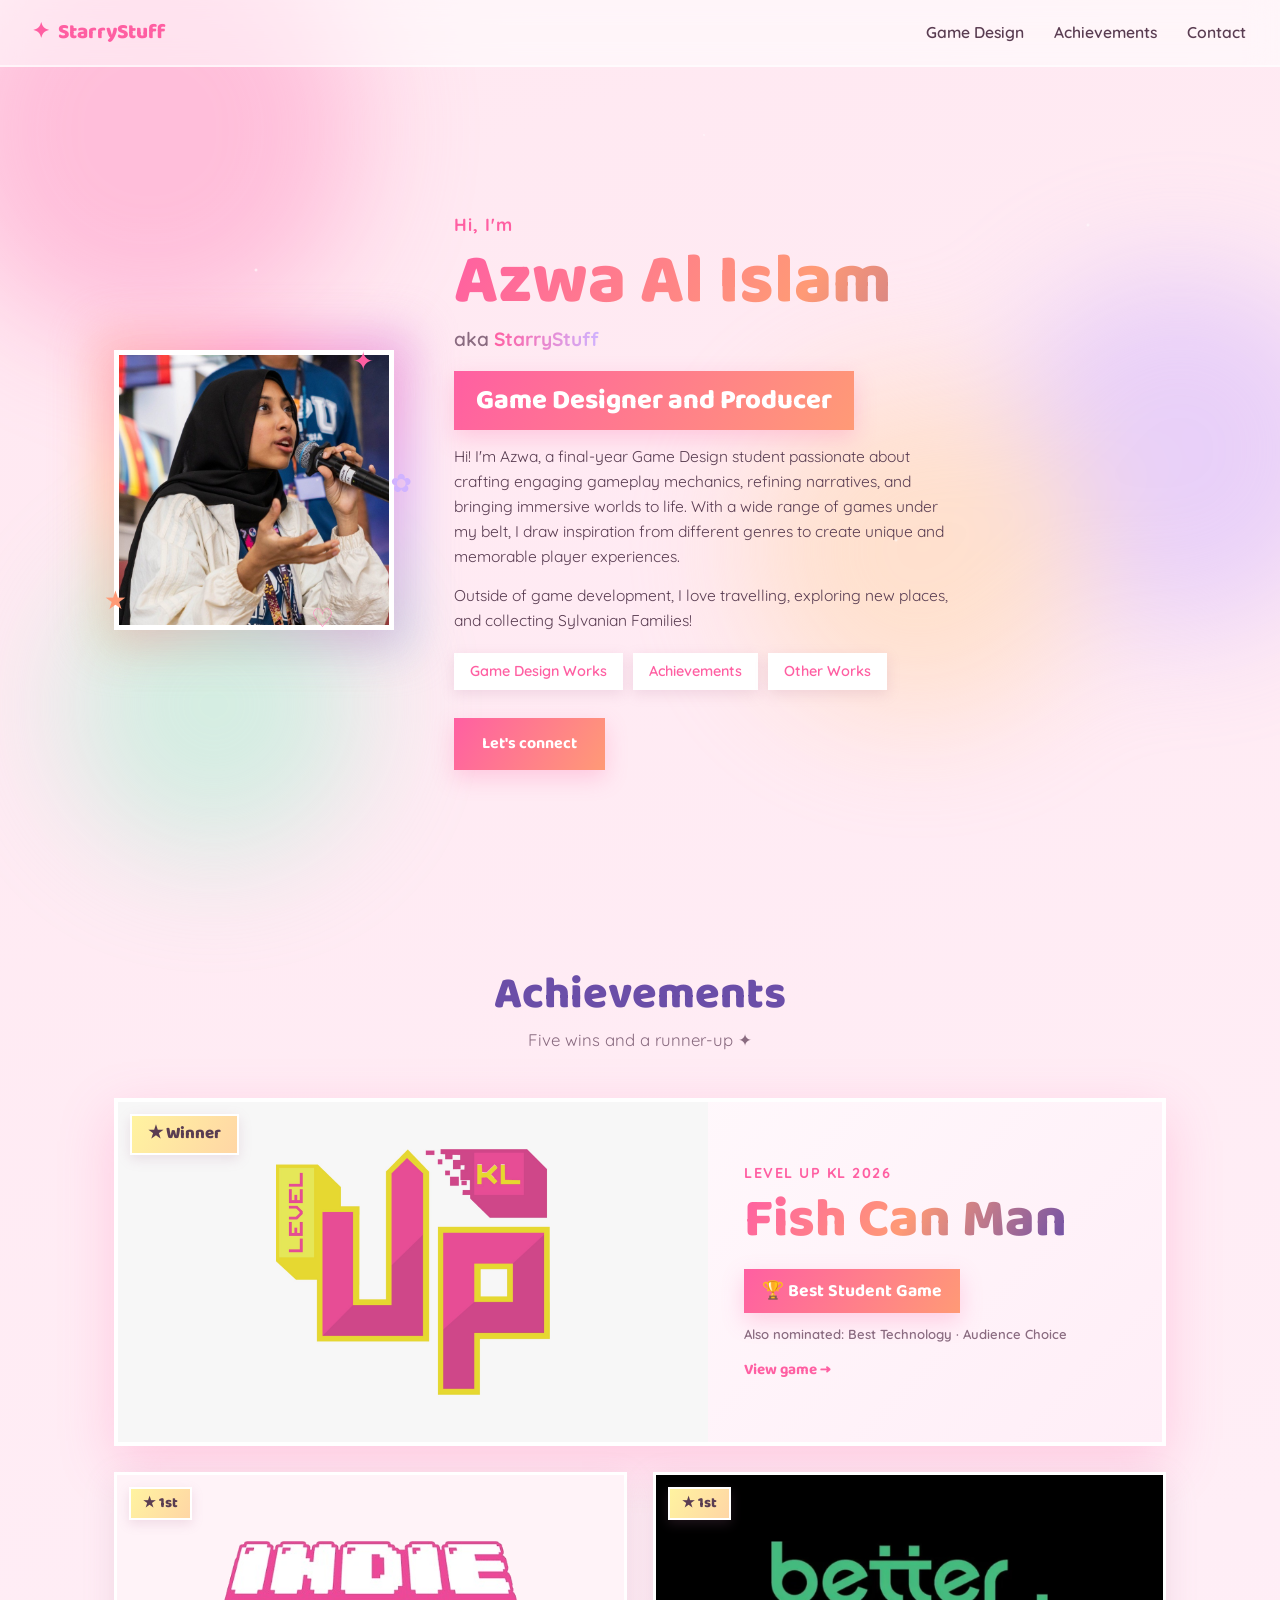
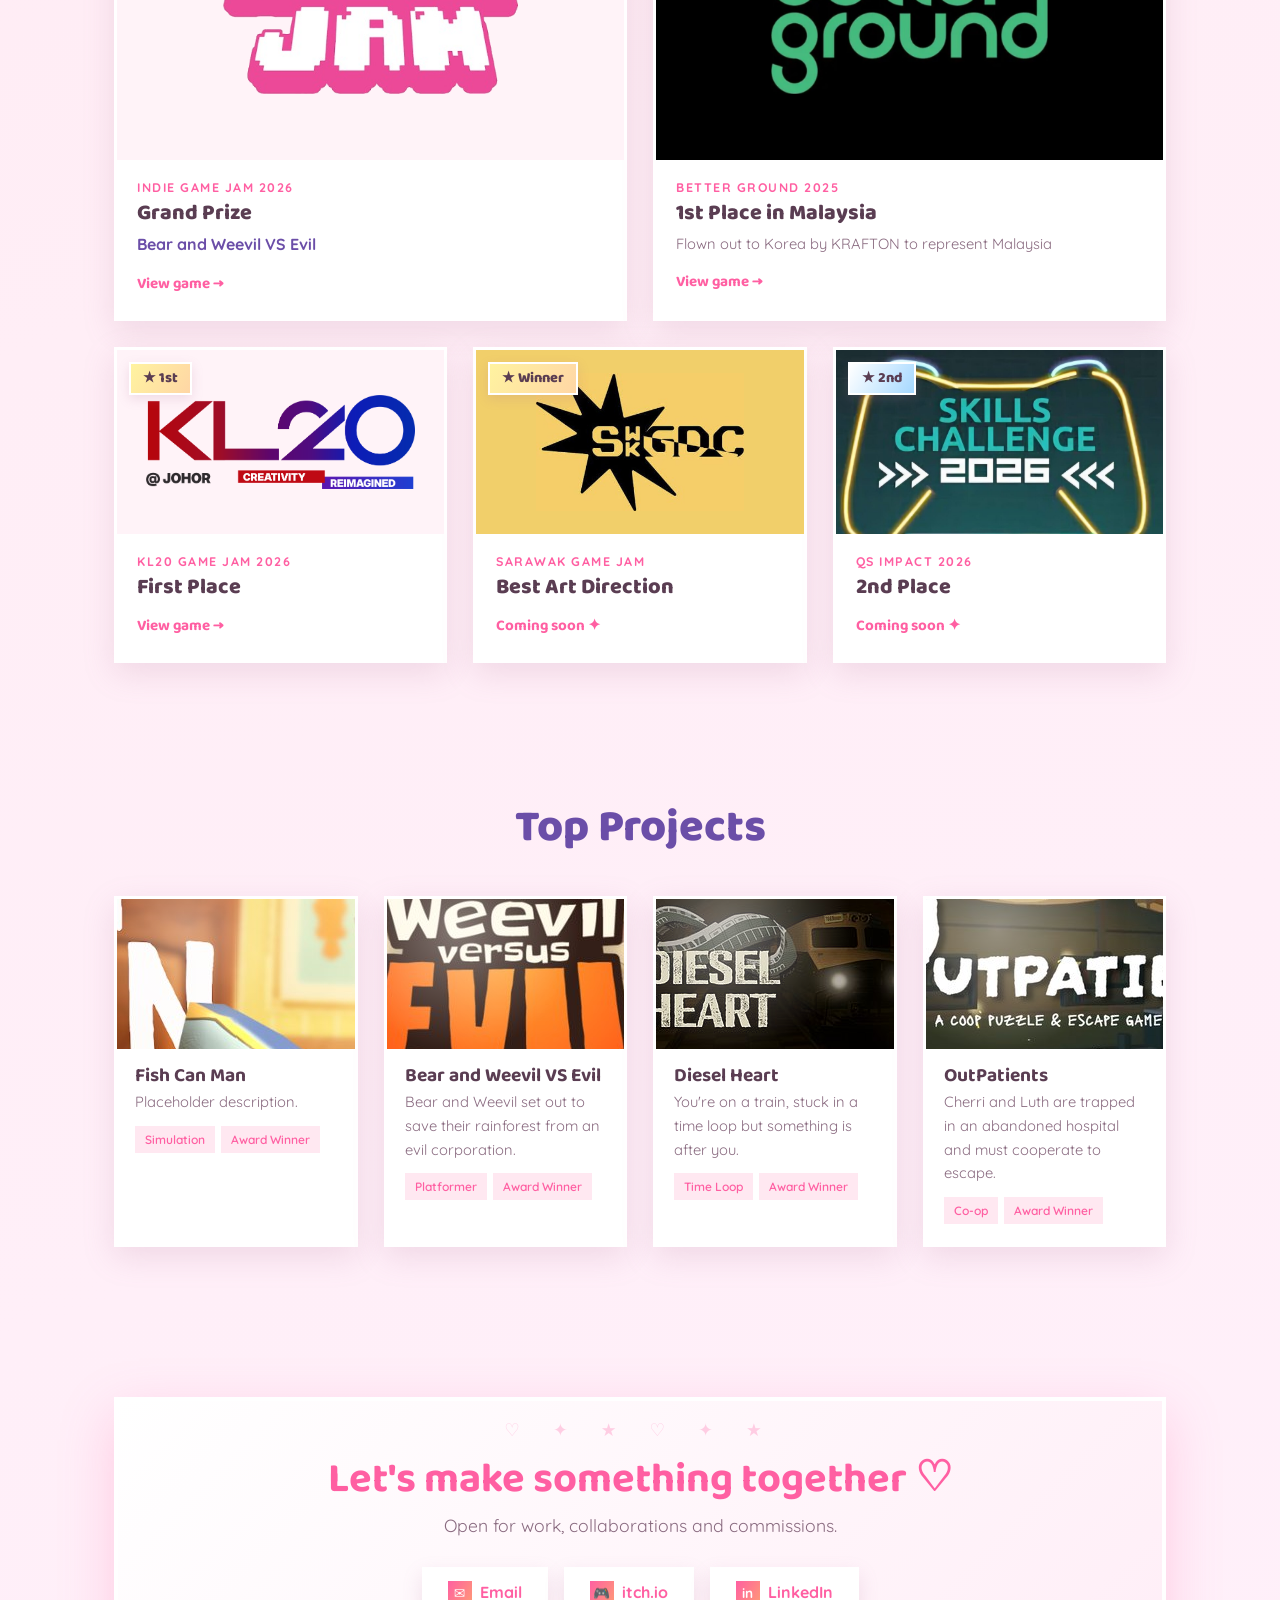
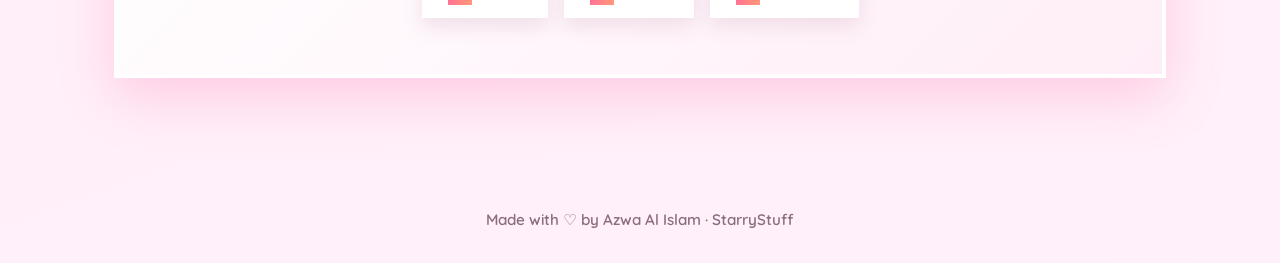
==== commit 748a065c: "Update index.html" ====
--- a/index.html
+++ b/index.html
@@ -156,10 +156,10 @@
         <h2 class="section-title">Top Projects</h2>
       </div>
       <div class="grid grid-art">
-        <a class="card card-game tilt" href="fish-can-man.html"><div class="card-thumb thumb-a"><span class="play-badge">View ✦</span></div><div class="card-body"><h3>Fish Can Man</h3><p>Placeholder description.</p><div class="card-tags"><span>Simulation</span><span>Award Winner</span></div></div></a>
-        <a class="card card-game tilt" href="bear-and-weevil.html"><div class="card-thumb thumb-b"><span class="play-badge">View ✦</span></div><div class="card-body"><h3>Bear and Weevil VS Evil</h3><p>Bear and Weevil set out to save their rainforest from an evil corporation.</p><div class="card-tags"><span>Platformer</span><span>Award Winner</span></div></div></a>
-        <a class="card card-game tilt" href="diesel-heart.html"><div class="card-thumb thumb-c"><span class="play-badge">View ✦</span></div><div class="card-body"><h3>Diesel Heart</h3><p>You're on a train, stuck in a time loop but something is after you.</p><div class="card-tags"><span>Time Loop</span><span>Award Winner</span></div></div></a>
-        <a class="card card-game tilt" href="outpatients.html"><div class="card-thumb thumb-d"><span class="play-badge">View ✦</span></div><div class="card-body"><h3>OutPatients</h3><p>Cherri and Luth are trapped in an abandoned hospital and must cooperate to escape.</p><div class="card-tags"><span>Co-op</span><span>Award Winner</span></div></div></a>
+        <a class="card card-game tilt" href="fish-can-man.html"><div class="card-thumb thumb-a has-img"><img class="card-img" src="assets/thumbs/fish-can-man.jpg" alt="Fish Can Man thumbnail" loading="lazy" style="object-position: 50% 15%" /><span class="play-badge">View ✦</span></div><div class="card-body"><h3>Fish Can Man</h3><p>Placeholder description.</p><div class="card-tags"><span>Simulation</span><span>Award Winner</span></div></div></a>
+        <a class="card card-game tilt" href="bear-and-weevil.html"><div class="card-thumb thumb-b has-img"><img class="card-img" src="assets/thumbs/bear-and-weevil.jpg" alt="Bear and Weevil VS Evil thumbnail" loading="lazy" style="object-position: 50% 50%" /><span class="play-badge">View ✦</span></div><div class="card-body"><h3>Bear and Weevil VS Evil</h3><p>Bear and Weevil set out to save their rainforest from an evil corporation.</p><div class="card-tags"><span>Platformer</span><span>Award Winner</span></div></div></a>
+        <a class="card card-game tilt" href="diesel-heart.html"><div class="card-thumb thumb-c has-img"><img class="card-img" src="assets/thumbs/diesel-heart.jpg" alt="Diesel Heart thumbnail" loading="lazy" style="object-position: 50% 50%" /><span class="play-badge">View ✦</span></div><div class="card-body"><h3>Diesel Heart</h3><p>You're on a train, stuck in a time loop but something is after you.</p><div class="card-tags"><span>Time Loop</span><span>Award Winner</span></div></div></a>
+        <a class="card card-game tilt" href="outpatients.html"><div class="card-thumb thumb-d has-img"><img class="card-img" src="assets/thumbs/outpatients.jpg" alt="OutPatients thumbnail" loading="lazy" style="object-position: 50% 50%" /><span class="play-badge">View ✦</span></div><div class="card-body"><h3>OutPatients</h3><p>Cherri and Luth are trapped in an abandoned hospital and must cooperate to escape.</p><div class="card-tags"><span>Co-op</span><span>Award Winner</span></div></div></a>
       </div>
     </section>
 
--- a/style.css
+++ b/style.css
@@ -608,7 +608,10 @@
 }
 
 .back-link {
-  display: inline-block;
+  display: block;
+  width: fit-content;
+  margin-left: auto;
+  margin-right: auto;
   font-weight: 700;
   color: var(--pink-deep);
   margin-bottom: 18px;
@@ -617,9 +620,11 @@
 .back-link:hover { transform: translateX(-4px); }
 
 .page-title {
+  display: inline-block;
+  max-width: 100%;
   font-size: clamp(2.6rem, 6vw, 4.4rem);
   font-weight: 800;
-  background: linear-gradient(120deg, var(--pink-deep), var(--coral), var(--grape));
+  background: linear-gradient(120deg, #ff4f9a, #e5418f 40%, #b04aa3 70%, var(--grape));
   -webkit-background-clip: text;
   background-clip: text;
   -webkit-text-fill-color: transparent;
@@ -936,3 +941,48 @@
   .cs-trio-item { flex: none; }
   .cs-trio-item:last-child { width: 60%; align-self: center; }
 }
+
+/* Clickable achievement cards */
+a.award-feature { display: grid; }
+.award-go {
+  display: inline-block; margin-top: 14px;
+  font-family: "Baloo 2", cursive; font-weight: 700; font-size: 0.95rem; color: var(--pink-deep);
+  transition: transform 0.25s var(--ease);
+}
+a.card:hover .award-go { transform: translateX(4px); }
+.award-nom {
+  margin-top: 12px; font-size: 0.82rem; font-weight: 600; line-height: 1.4; color: var(--ink-soft);
+}
+
+/* Nominations note on case study pages */
+.cs-nom { margin-top: 12px; font-size: 0.85rem; font-weight: 600; color: var(--ink-soft); }
+
+/* Four simple fact boxes in one row */
+.cs-facts-4 { display: grid; grid-template-columns: repeat(4, 1fr); gap: 16px; }
+.cs-facts-4 > div {
+  background: #fff; border: 3px solid #fff; box-shadow: 0 10px 26px var(--shadow-soft); padding: 16px 18px;
+}
+.cs-facts-4 dt { font-size: 0.75rem; font-weight: 700; letter-spacing: 1.4px; text-transform: uppercase; color: var(--pink-deep); }
+.cs-facts-4 dd { margin-top: 4px; font-weight: 600; color: var(--ink); }
+@media (max-width: 900px) { .cs-facts-4 { grid-template-columns: repeat(2, 1fr); } }
+@media (max-width: 640px) { .cs-facts-4 { grid-template-columns: 1fr; } }
+
+/* Coming soon pop-up */
+.modal {
+  position: fixed; inset: 0; z-index: 300; display: flex; align-items: center; justify-content: center;
+  padding: 24px; background: rgba(90, 61, 82, 0.35); backdrop-filter: blur(4px); -webkit-backdrop-filter: blur(4px);
+}
+.modal[hidden] { display: none; }
+.modal-box {
+  position: relative; width: 100%; max-width: 380px; text-align: center;
+  background: linear-gradient(135deg, #fff, #ffeef7); border: 4px solid #fff;
+  box-shadow: 0 24px 60px var(--shadow-pink); padding: 38px 30px 30px;
+}
+.modal-box h3 { font-size: 1.8rem; font-weight: 800; color: var(--pink-deep); }
+.modal-box p { margin: 10px 0 22px; color: var(--ink); font-size: 1.05rem; }
+.modal-x {
+  position: absolute; top: 8px; right: 12px; background: none; border: none; cursor: pointer;
+  font-size: 1.8rem; line-height: 1; color: var(--ink-soft);
+}
+.modal-x:hover { color: var(--pink-deep); }
+.modal-ok { border: none; }
